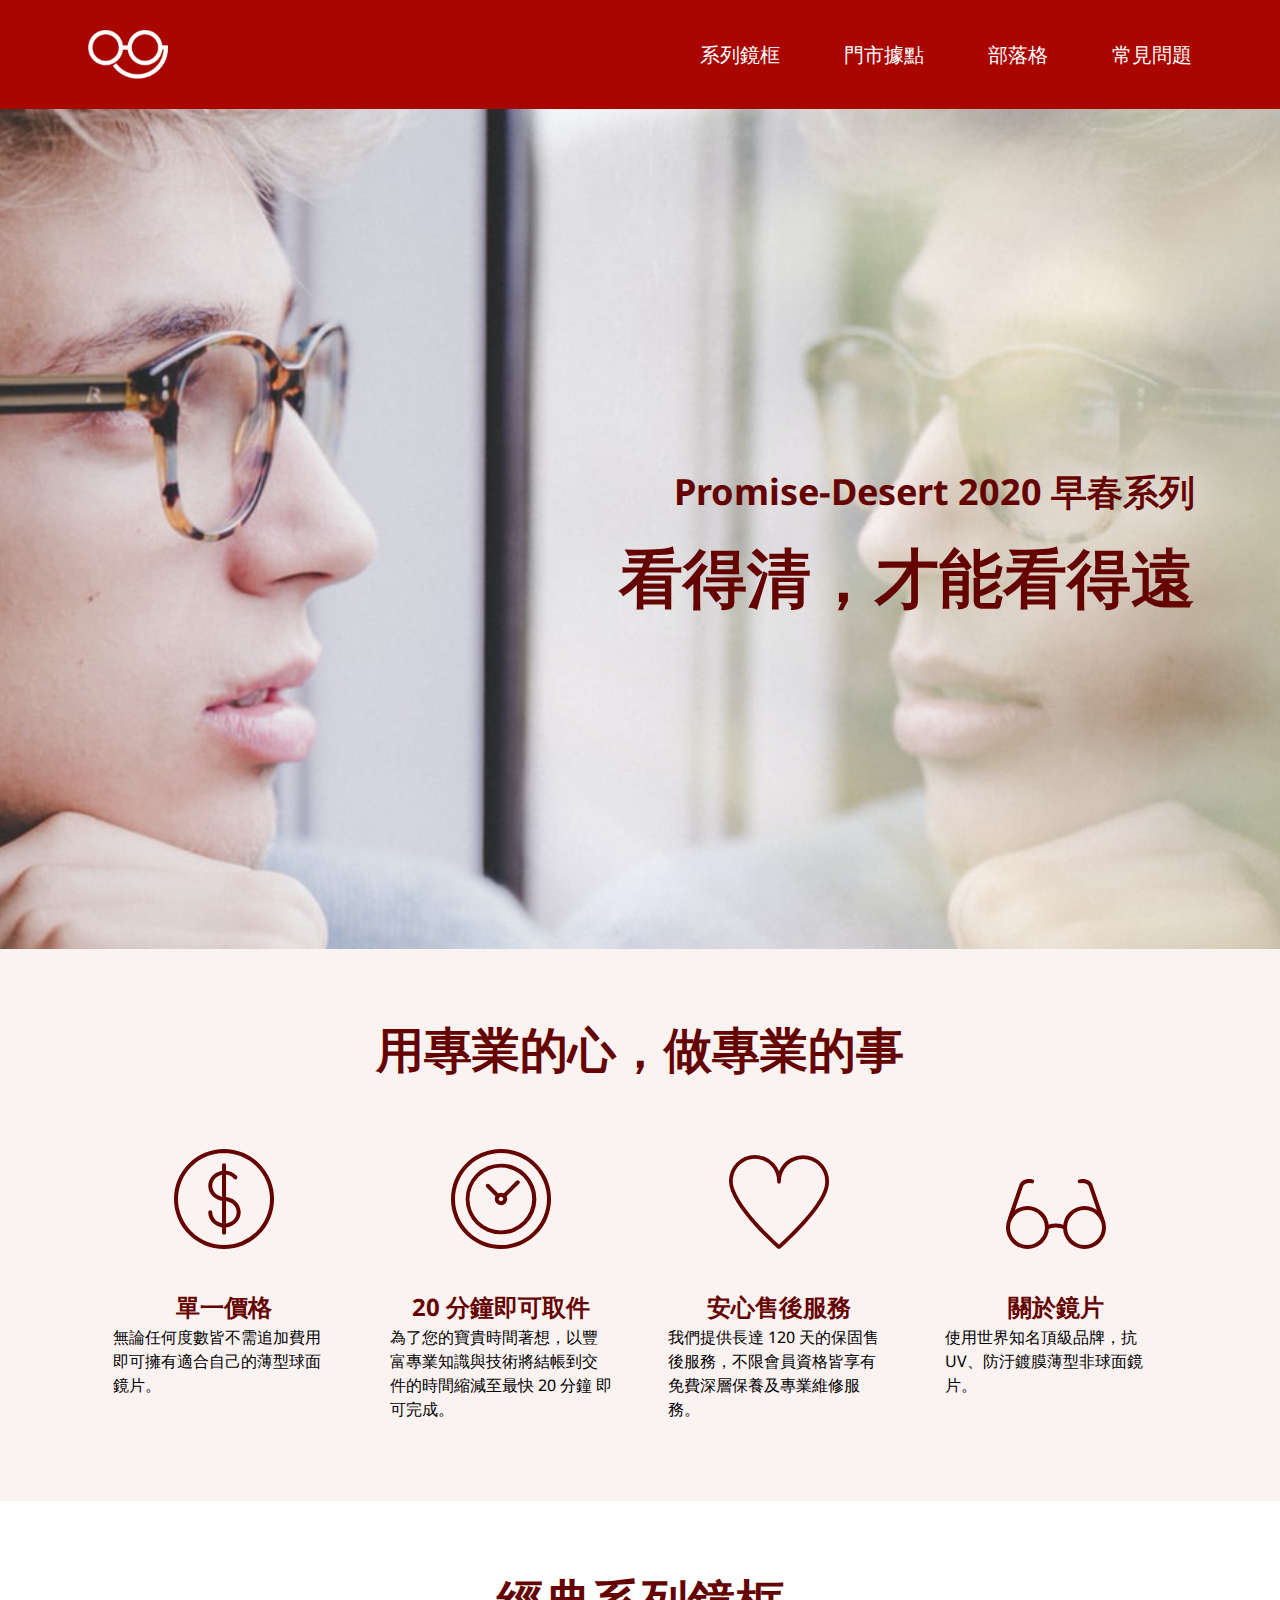
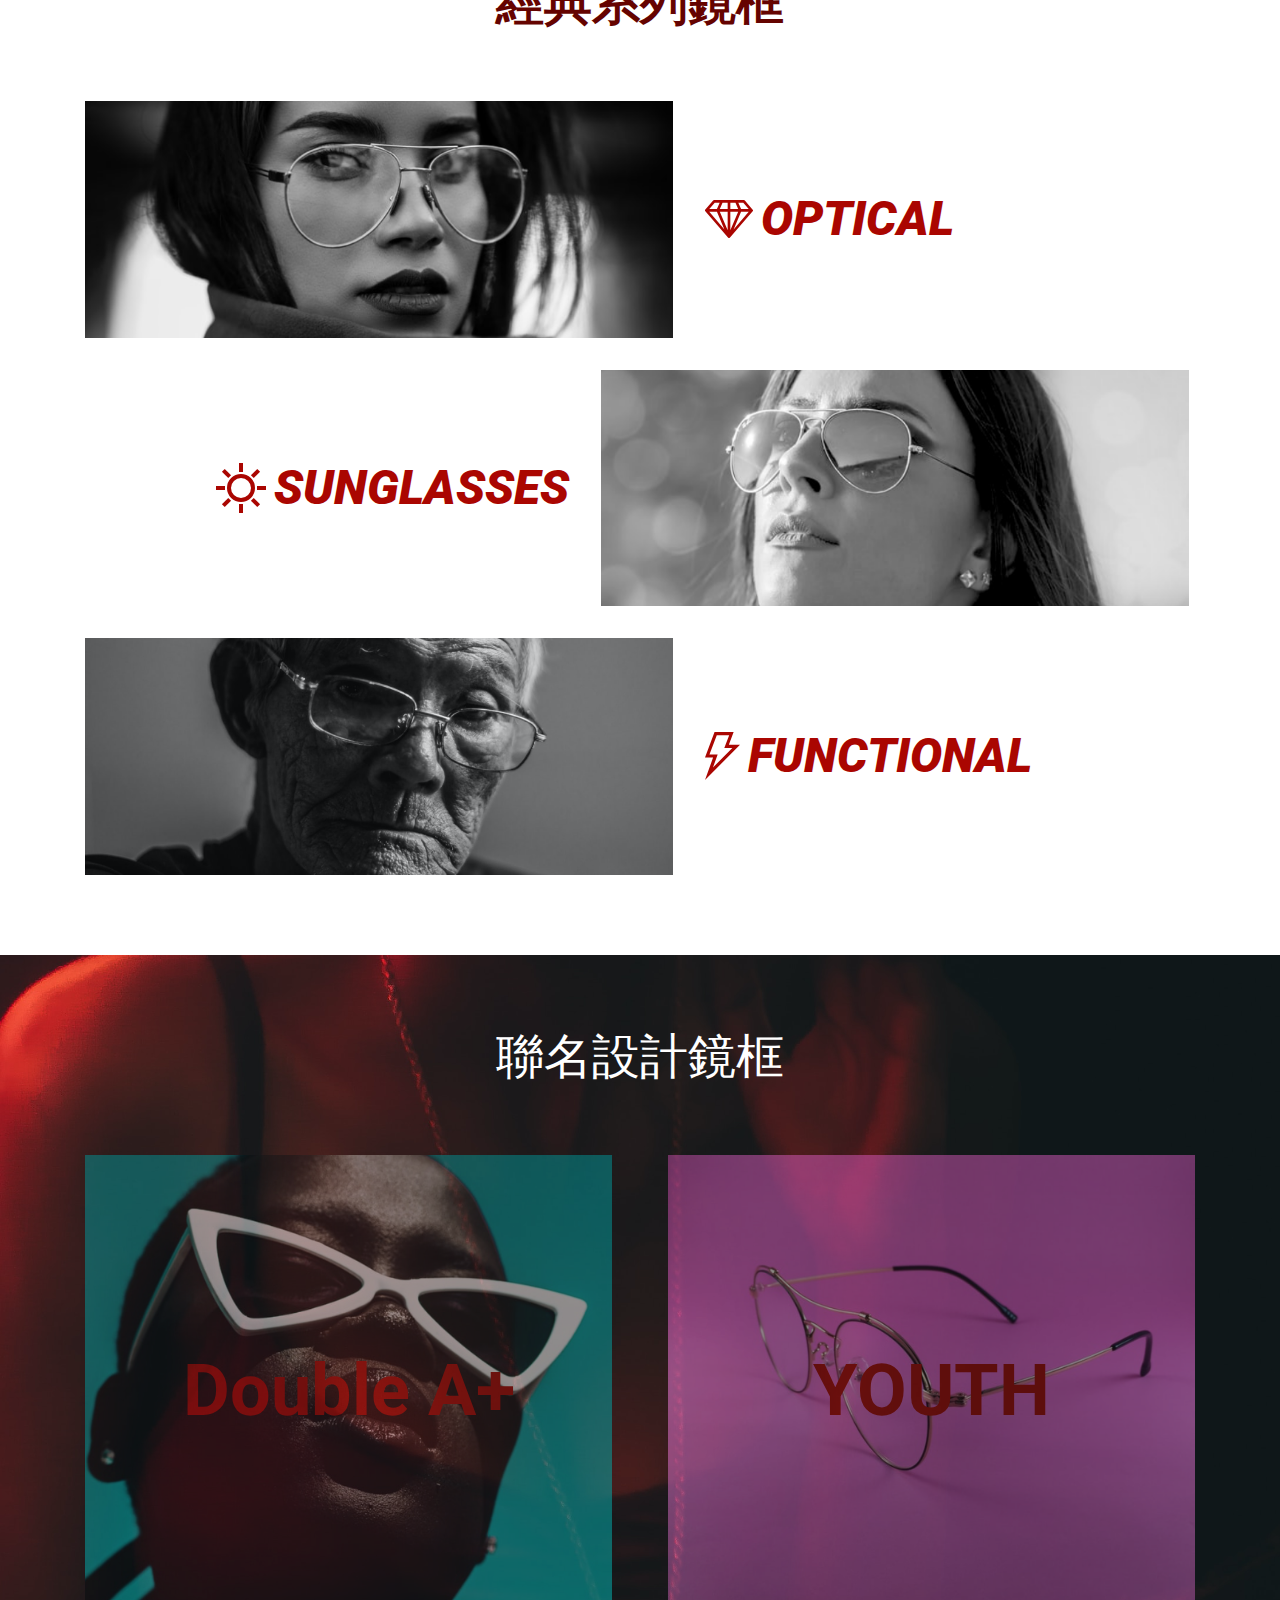
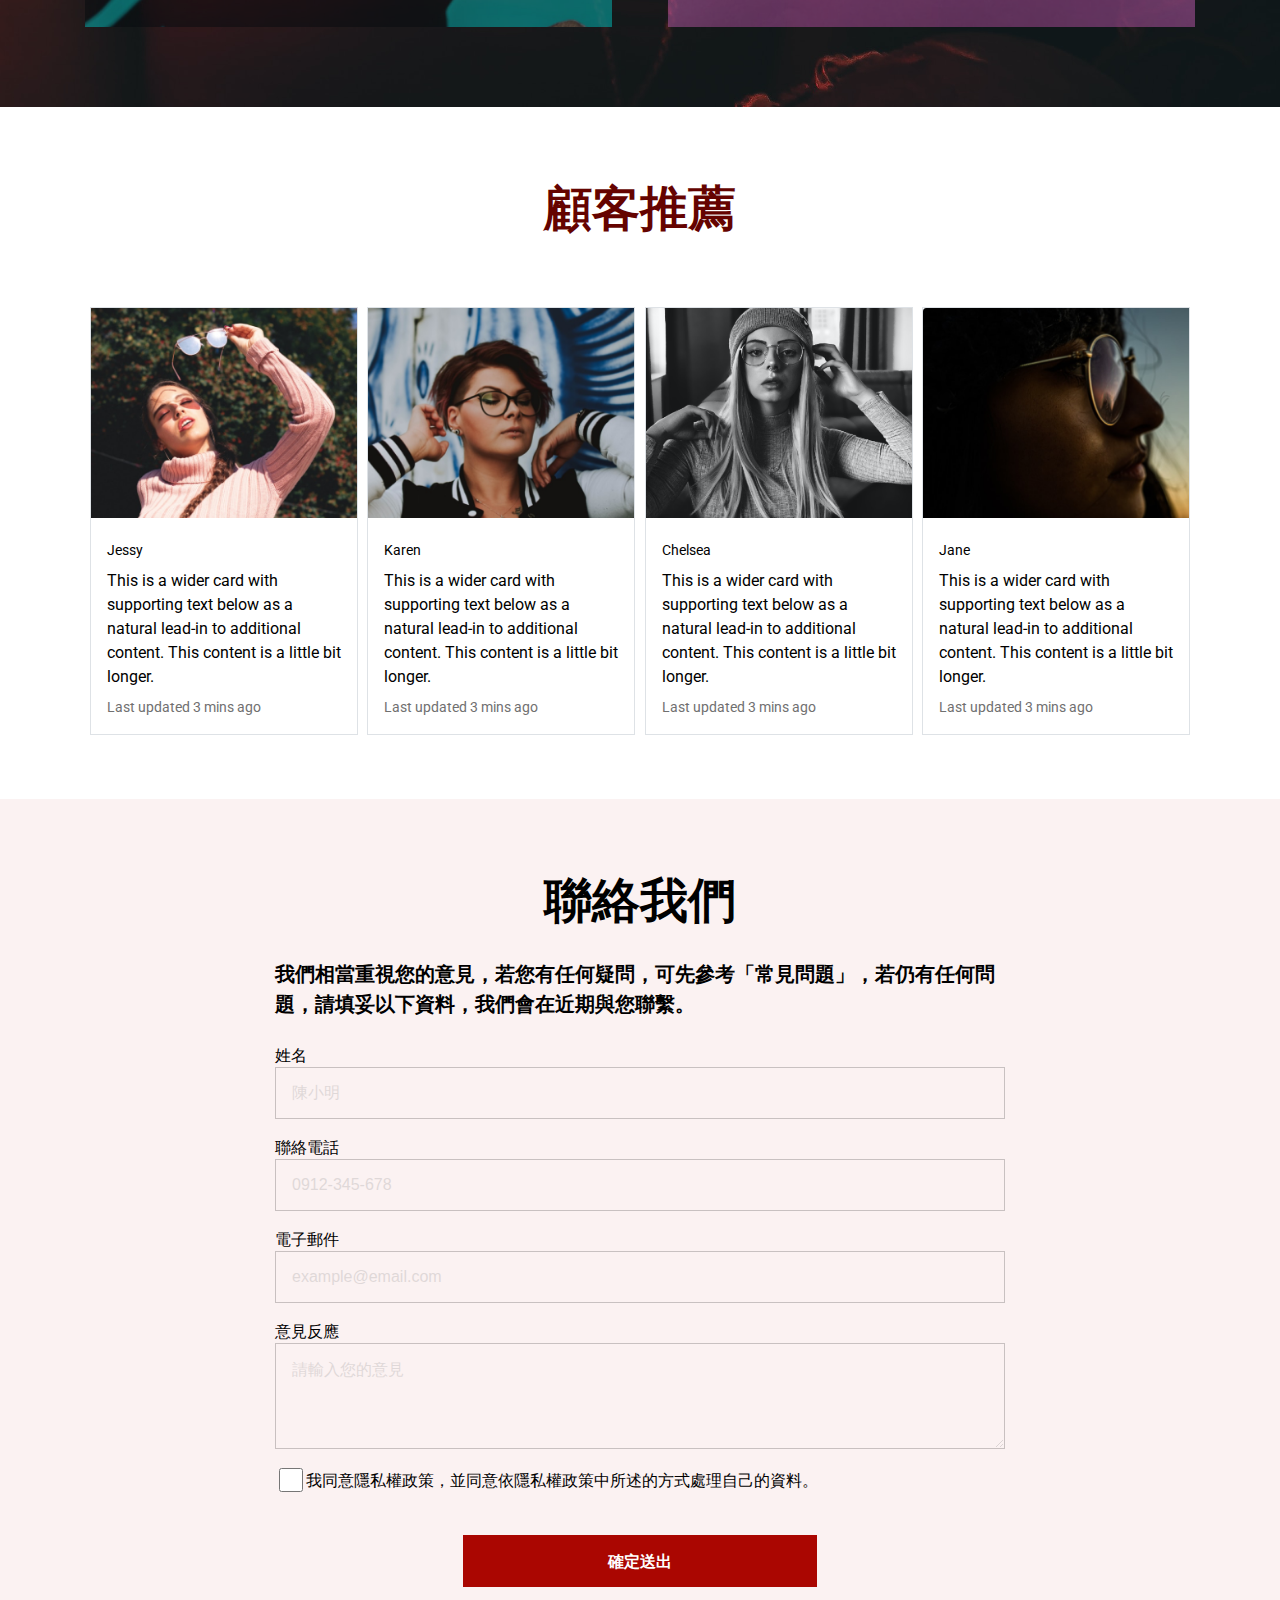
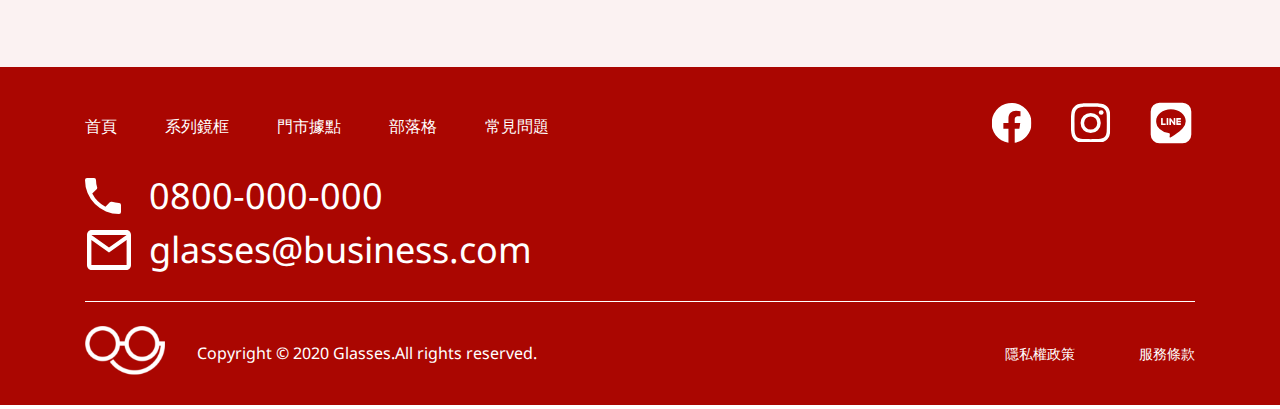
==== index.html @ 07acf11e "edit local html&css" ====
<!DOCTYPE html>
<html lang="en">
<head>
    <meta charset="UTF-8">
    <meta name="viewport" content="width=device-width, initial-scale=1.0">
    <title>CssOnLineClass_ThirdMisson</title>
    <link rel="stylesheet" href="css/all.css">
    <link href="https://fonts.googleapis.com/css2?family=Roboto&display=swap" rel="stylesheet">
    <link href="https://fonts.googleapis.com/css2?family=Noto+Sans&display=swap" rel="stylesheet">
    <script src="js/jquery-3.5.1.js"></script>
</head>
<body>
    <!-------------------- header -------------------->
    <div class="header bg_color_Crimson dp_Flex jc_between ai_center">
        <h1 class="headerLogo">
            <a class="headerLogo_a dp_block" href="index.html">
                <img class="headerLogo_img dp_block " src="images/logo.png"> logo
            </a>
        </h1>
        <ul class="headerMenu dp_Flex ">
            <li class="headerMenuItem mg_right_8 "><a class="fz_20 fc_white " href="Product.html">系列鏡框</a></li>
            <li class="headerMenuItem mg_right_8"><a class="fz_20 fc_white " href="Location.html">門市據點</a></li>
            <li class="headerMenuItem mg_right_8"><a class="fz_20 fc_white " href="Blog.html">部落格</a></li>
            <li class="headerMenuItem"><a class=" fz_20 fc_white" href="FAQ.html ">常見問題</a></li>
        </ul>
    </div>

    <!-------------------- content -------------------->
    <div class="banner ">
        <div class="container fc_darkbrand   ta_right dp_Flex ai_center jc_end h_full">
            <h2 class="containerTittle fz_64 fw_bold">
                <span class="containerContent fz_36">Promise-Desert 2020 早春系列</span>
                <br>
                看得清，才能看得遠</h2>
        </div> 
    </div>
    <div class="servicetcontent bg_color_darkPink">
        <div class="container ta_center pd_top_8 pd_bottom_10">
            <h2 class="servicetcontentTittle fz_48 fc_darkbrand fw_bold mg_bottom_8">用專業的心，做專業的事</h2>
            <ul class="servicetcontentList dp_Flex jc_around ai_baseline">
                <li class="servicetcontentItem dp_Flex fd_colmun  ai_center">
                    <img class="mg_bottom_5 dp_block" src="images/icon-dollar.svg" >
                    <h3 class="fc_darkbrand fw_bold fz_24">單一價格</h3>
                    <p class="ta_left fz_16">無論任何度數皆不需追加費用 即可擁有適合自己的薄型球面鏡片。</p>
                </li>
                <li class="servicetcontentItem  dp_Flex fd_colmun ai_center order_1">
                    <img class="mg_bottom_5 dp_block" src="images/icon-clock.svg" >
                    <h3 class="fc_darkbrand fw_bold fz_24 ">20 分鐘即可取件</h3>
                    <p class="ta_left fz_16">為了您的寶貴時間著想，以豐富專業知識與技術將結帳到交件的時間縮減至最快 20 分鐘 即可完成。</p>
                </li>
                <li class="servicetcontentItem dp_Flex fd_colmun ai_center order_1 ">
                    <img class="mg_bottom_5 " src="images/icon-heart.svg" >
                    <h3 class="fc_darkbrand fw_bold fz_24">安心售後服務</h3>
                    <p class="ta_left fz_16">我們提供長達 120 天的保固售後服務，不限會員資格皆享有免費深層保養及專業維修服務。</p>
                </li>
                <li class="servicetcontentItem dp_Flex fd_colmun ai_center  ai_center ">
                    <img class="mg_bottom_5" src="images/icon-glasses.svg" >
                    <h3 class="fc_darkbrand fw_bold fz_24">關於鏡片</h3>
                    <p class="ta_left fz_16">使用世界知名頂級品牌，抗UV、防汙鍍膜薄型非球面鏡片。</p>
                </li>
            </ul>   
        </div> 
    </div>
    <div class="classification container pd_top_8 pd_bottom_10">
        
        <h2 class="classificationTittle fc_darkbrand fz_48 fw_bold ta_center mg_bottom_8">經典系列鏡框</h2>
        <div class="optical dp_Flex ai_center mg_bottom_4">
            <img class="classificationImg mg_right_4 dp_block" src="images/product-1.png" >
            <a href="#" class="classificationLink dp_Flex ai_center">
                <img class="classificationLinkImg mg_right_1" src="images/icon-diamond.svg">
                <img class="classificationLinkHideImg mg_right_1 dp_none" src="images/icon-diamond-white.svg">
                <p class="fc_darkred fs_italic fz_48 fw_black ff_Roboto">OPTICAL</p>
            </a>
        </div>
        <div class="sunglasses dp_Flex fd_row_reverse ai_center mg_bottom_4 jc_center">
            <img class="classificationImg dp_block " src="images/product-2.png" >
            <a href="#" class="classificationLink  dp_Flex ai_center  jc_end mg_right_4">
                <img class="classificationLinkImg mg_right_1" src="images/icon-sun.svg">
                <img class="classificationLinkHideImg mg_right_1 dp_none" src="images/icon-sun-white.svg">
                <p class="fc_darkred fs_italic fz_48 fw_black ff_Roboto ">SUNGLASSES</p>
            </a>
        </div>
        <div class="functional dp_Flex ai_center">
            <img class="classificationImg mg_right_4" src="images/product-3.png" >
            <a href="#" class="classificationLink dp_Flex ai_center">
                <img class="classificationLinkImg mg_right_1" src="images/icon-thunder.svg">
                <img class="classificationLinkHideImg mg_right_1 dp_none" src="images/icon-thunder-white.svg">
                <p class="fc_darkred fs_italic fz_48 fw_black ff_Roboto">FUNCTIONAL</p>
            </a>
        </div>
       
    </div>
    <div class="co-branding ">
        <div class="container pd_top_8 pd_bottom_10">
            <h2 class="co-brandingTittle fz_48 fc_white ta_center mg_bottom_8">聯名設計鏡框</h2>
            <ul class="co-brandingList dp_Flex jc_between ai_center">
                <li class="DoubleA dp_Flex jc_center ai_center fc_darkred fw_bold fz_72 ff_Roboto">Double A+</li>
                <li class="Youth dp_Flex jc_center ai_center fc_darkred fw_bold fz_72 ff_Roboto">YOUTH</li>
            </ul>
           
        </div> 
    </div>
    <div class="customerfeedback container pd_top_8 pd_bottom_8">
        <h2 class="customerfeedbackTittle fz_48 fc_darkbrand fw_bold ta_center mg_bottom_8">顧客推薦</h2> 
        <ul class="customerfeedbackContent dp_Flex jc_around">
            <li class="feedbackContent b_bottom_1_solid_lightwhite">
                <img class="customerImg " src="images/rec-1.png">
                <div class="ContentBlock pd_2">
                <h3 class="fz_14 ff_Roboto fw_medium mg_bottom_1">Jessy</h3>
                <p class="fz_16 ff_Roboto mg_bottom_1">This is a wider card with supporting text below as a natural lead-in to additional content. This content is a little bit longer.</p>
                <p class="fc_light_gray fz_14 ff_Roboto">Last updated 3 mins ago</p>
                </div>
                
            </li>
            <li class="feedbackContent b_bottom_1_solid_lightwhite">
                <img class="customerImg" src="images/rec-2.png">
                <div class="ContentBlock pd_2">
                <h3 class="fz_14 ff_Roboto fw_medium mg_bottom_1">Karen</h3>
                <p class="fz_16 ff_Roboto mg_bottom_1">This is a wider card with supporting text below as a natural lead-in to additional content. This content is a little bit longer.</p>
                <p class="fc_light_gray fz_14 ff_Roboto">Last updated 3 mins ago</p>
                </div>
            </li>
            <li class="feedbackContent b_bottom_1_solid_lightwhite">
                <img class="customerImg" src="images/rec-3.png">
                <div class="ContentBlock pd_2">
                <h3 class="fz_14 ff_Roboto fw_medium mg_bottom_1">Chelsea</h3>
                <p class="fz_16 ff_Roboto mg_bottom_1">This is a wider card with supporting text below as a natural lead-in to additional content. This content is a little bit longer.</p>
                <p class="fc_light_gray fz_14 ff_Roboto">Last updated 3 mins ago</p>
                </div>
            </li>
            <li class="feedbackContent b_bottom_1_solid_lightwhite">
                <img class="customerImg" src="images/rec-4.png">
                <div class="ContentBlock pd_2">
                <h3 class="fz_14 ff_Roboto fw_medium mg_bottom_1">Jane</h3>
                <p class="fz_16 ff_Roboto mg_bottom_1">This is a wider card with supporting text below as a natural lead-in to additional content. This content is a little bit longer.</p>
                <p class="fc_light_gray fz_14 ff_Roboto">Last updated 3 mins ago</p>
                </div>
            </li>
        </ul>
    </div>
    <div class="contact bg_color_darkPink pd_top_8 pd_bottom_10">
        <div class="container">
            <h2 class="contactTitle fz_48 fw_bold ta_center mg_bottom_3">聯絡我們</h2>
            
            <form class="contactForm fz_16 mg_0a dp_Flex fd_colmun " action="#">
                <p class="contactFormMain mg_bottom_3 fz_20 fw_bold">我們相當重視您的意見，若您有任何疑問，可先參考「常見問題」，若仍有任何問題，請填妥以下資料，我們會在近期與您聯繫。
                </p>
                <label  for="formName">姓名</label>
                <input class="formName   pd_2 bg_transparent fz_16 mg_bottom_2 opacity_02 b_bottom_1_solid_dark" type="text" name="name" id="formName" placeholder="陳小明">

                <label  for="formTel">聯絡電話</label>
                <input class="formTel pd_2 bg_transparent fz_16 mg_bottom_2 opacity_02 b_bottom_1_solid_dark"  type="tel" name="tel" id="formTel" placeholder="0912-345-678">

                <label for="formEmail">電子郵件</label>
                <input class="formEmail pd_2 bg_transparent fz_16 mg_bottom_2 opacity_02 b_bottom_1_solid_dark"  type="email" name="email" id="formEmail" placeholder="example@email.com">
                <label for="formContent">意見反應</label>
                
                <textarea class="formContent pd_2 bg_transparent fz_16 mg_bottom_2 opacity_02 b_bottom_1_solid_dark" rows="4" name="content" id="formContent" placeholder="請輸入您的意見" cols="20"></textarea>
                <div class="check dp_Flex ai_center mg_bottom_5" >
                    <input class="formCheck "  type="checkbox" name="check" id="formCheck">
                    <label for="formCheck">我同意隱私權政策，並同意依隱私權政策中所述的方式處理自己的資料。</label>
                </div>
                <a class="formButton bg_color_Crimson fc_white ta_center fw_bold fz_16 mg_0a  dp_Flex ai_center jc_center" href="#">確定送出</a>
                
            </form>
        </div> 
    </div>

    <!-------------------- footer -------------------->
    <div class="footer bg_color_Crimson fc_white ">
        <div class="container ">
            <div class="footerBlockTop b_bottom_1_solid_white pd_top_4  pd_bottom_3">
                <ul class="footerMenu dp_Flex jc_between ai_center mg_bottom_2">
                    <li>
                        <ul class="footerMenuBlock1 dp_Flex  ">
                            <li class="footerMenuBlock1Item pd_right_6"><a class="footerMenuBlock1Item1Link fc_white fz_16" href="index.html">首頁</a></li>
                            <li class="footerMenuBlock1Item pd_right_6"><a class="footerMenuBlock1Item2Link fc_white fz_16" href="Product.html">系列鏡框</a></li>
                            <li class="footerMenuBlock1Item pd_right_6"><a class="footerMenuBlock1Item3Link fc_white fz_16" href="Location.html">門市據點</a></li>
                            <li class="footerMenuBlock1Item pd_right_6"><a class="footerMenuBlock1Item4Link fc_white fz_16" href="FAQ.html">部落格</a></li>
                            <li class="footerMenuBlock1Item"><a class="footerMenuBlock1Item5Link fc_white fz_16" href="Blog.html">常見問題</a></li>
                        </ul>
                    </li>
                    <li>
                        <ul class="footerMenuBlock2 dp_Flex">
                            <li class="footerMenuBlock2Item pd_right_4"><a class="footerMenuBlock2Item1Link" href="#"><img class="footerMenuBlock2Item1aImg" src="images/icon-fb.svg" alt=""></a></li>
                            <li class="footerMenuBlock2Item pd_right_4"><a class="footerMenuBlock2Item2Link" href="#"><img class="footerMenuBlock2Item2aImg" src="images/icon-ig.svg" alt=""></a></li>
                            <li class="footerMenuBlock2Item "><a class="footerMenuBlock2Item3Link" href="#"><img class="footerMenuBlock2Item3aImg" src="images/icon-line.svg" alt=""></a></li>
                        </ul>
                    </li>
                </ul>
                <ul class="footerMessage ">
                    <li class="footerMessage1 dp_Flex ai_center">
                        <img class="footerPhoneNumberImg mg_right_2" src="images/icon-phone.svg" >
                        <a class="footerPhoneNumber fc_white fz_36" href="tel:+">0800-000-000</a>
                    </li>
                    <li class="footerMessage2 dp_Flex ai_center">
                        <img class="footerEmailAddressImg mg_right_2" src="images/icon-mail.svg" >
                        <a class="footerEmailAddress fc_white fz_36" href="mailto:">glasses@business.com</a>
                    </li>
                </ul>
            </div>
            <div class="footerBlockBottom pd_top_3 pd_bottom_3 dp_Flex jc_between ai_center">
                <ul class="footerTrademark dp_Flex ai_center">
                    <a class="footerTrademarkLink fz_16" href="index.html"><img class="footerTrademarkLogo mg_right_4" src="images/logo.png" ></a>
                    <p class="footerTrademarkInformation fz_16">Copyright © 2020 Glasses.All rights reserved.</p>
                </ul>
                <ul class="footerAnnouncementInformation dp_Flex ">
                    <li class="footerAnnouncementPrivacy mg_right_8"><a class=" fc_white fz_14" href="#">隱私權政策</a> </li>
                    <li class="footerAnnouncementTerms"><a class=" fc_white fz_14" href="#">服務條款</a></li>
                </ul>
                <a class="footerPhoneLogo" href="index.html"><img  src="images/logo.png"></a>
            </div>
        </div>
        
        
       
    </div>
    <script src="js/all.js"></script>
</body>
</html>

<!-- https://xd.adobe.com/view/8b7a73f4-31ab-4b10-a946-00fc87dfd96e-de29/screen/59ebb6ef-aad1-48e2-9908-6f530fc44c16/specs/ -->

<!-- https://dstsidragon.github.io/CssOnLineClass_ThridMisson/ -->
---- css/all.css ----
/* http://meyerweb.com/eric/tools/css/reset/ 
   v2.0 | 20110126
   License: none (public domain)
*/

html, body, div, span, applet, object, iframe,
h1, h2, h3, h4, h5, h6, p, blockquote, pre,
a, abbr, acronym, address, big, cite, code,
del, dfn, em, img, ins, kbd, q, s, samp,
small, strike, strong, sub, sup, tt, var,
b, u, i, center,
dl, dt, dd, ol, ul, li,
fieldset, form, label, legend,
table, caption, tbody, tfoot, thead, tr, th, td,
article, aside, canvas, details, embed, 
figure, figcaption, footer, header, hgroup, 
menu, nav, output, ruby, section, summary,
time, mark, audio, video {
	margin: 0;
	padding: 0;
	border: 0;
	font-size: 100%;
	font: inherit;
	vertical-align: baseline;
}
/* HTML5 display-role reset for older browsers */
article, aside, details, figcaption, figure, 
footer, header, hgroup, menu, nav, section {
	display: block;
}
body {
	line-height: 1;
}
ol, ul {
	list-style: none;
}
blockquote, q {
	quotes: none;
}
blockquote:before, blockquote:after,
q:before, q:after {
	content: '';
	content: none;
}
table {
	border-collapse: collapse;
	border-spacing: 0;
}
/* 響應式設計*/
img{
        max-width:100%;
        height:auto;
}
a{
    text-decoration: none;
}
/*從這行以下開始*/

body{
    font-family: 'Noto Sans';
    line-height: 1.5;
}
/*-------------Layout-------------*/

/*----- header -----*/
.header{
    max-width: 100%;
    padding:30px 88px;
}
.headerLogo{
    width: 80px;
    height: 49px;
    /*圖片取代文字*/
    text-indent:101%;
    overflow: hidden;
    white-space: nowrap;
}
.headerLogo_img{
    width: 80px;
    height: 48.57px;
}

.headerMenuItem a:hover{
    border-bottom: cornflowerblue 10px solid;
    padding-bottom: 30px;
    color:cornflowerblue;
    font-weight: bold;
}


/*----- footer -----*/
.footerPhoneNumberImg{
    padding-right: 12px;
}
.footerPhoneLogo{
    display:none;
}
.footerMenuBlock1Item a:hover{
    border-bottom: cornflowerblue 3px solid;
    padding-bottom: 5px;
    color: cornflowerblue;
    font-weight: bold;
}
.footerPhoneNumber:hover{
    color: cornflowerblue;
}
.footerEmailAddress:hover{
    color: cornflowerblue;
}
.footerAnnouncementPrivacy a:hover{
    color: cornflowerblue;
}
.footerAnnouncementTerms a:hover{
    color: cornflowerblue;
}
/*-------------Index-------------*/
.banner{
    background:url('../images/banner.png') no-repeat center center;
    background-size: cover;
    height: 840px;
    
}
.containerContent{
    font-family:Noto sans,Regular;
}
.servicetcontentList{
    width: 100%;
}
.servicetcontentItem{
    width:20%;
}
.classificationImg{
    width: 53%;
}
.classificationLink{
    width: 43%;
}
.co-branding{
    background: center center url('../images/bg.png');
}
.DoubleA{
    width: 47.5%;
    height: 472px;
    background: center center url('../images/product-8.png');
    opacity: 0.5;
    background-size: cover;
}

.Youth{
    width: 47.5%;
    height: 472px;
    background: center center url('../images/product-9.png');
    opacity: 0.5;
    background-size: cover;
}
.DoubleA:hover,.Youth:hover{
    opacity: 1;
}
.feedbackContent{
    width: 24%;
}
.contactForm{
    width: 730px;
}
.formCheck{
    cursor: pointer;
    width: 24px;
    height: 24px;
}

.formButton{
    width: 354px;
    height: 52px;
    cursor: pointer;
}

/*-------------Product-------------*/
.opticalLinkkImg{
    width: 48px;
}
.opticalLink,.sunglassesLink,.functionalLink{
    border-bottom:10px solid transparent;
} 
.opticalLink:hover,.sunglassesLink:hover,.functionalLink:hover{
    background-color: rgba(240, 222, 222, 0.966); 
    border-bottom:10px solid #AA0601;
    
} 
.sunglassesLinkImg{
    width: 48px;
}
.functionalLinkImg{
    width: 35px;
}
.glassClass{
    max-width: 1386px;
}

.glassClassItem{
    width: 33.333333%;
}
.productBanner div{
    width: 49%;
    height: 309px;
    
}
.productOpticalContentItem{
    width: 24%;
}
.productBannerImg{
    background:center center no-repeat url('../images/banner-1.png');
    background-size: cover;
}
.productBannerImg2{
    background:center center no-repeat url('../images/banner-2.png');
    background-size: cover;
}

.productSunglassesContentItem1 .productSunglassesContentItemImg,.productSunglassesContentItem7 .productSunglassesContentItemImg{
    background:center center no-repeat url('../images/products-4.png');
    background-size: cover;
    height: 164px;
}
.productSunglassesContentItem2 .productSunglassesContentItemImg,.productSunglassesContentItem8 .productSunglassesContentItemImg{
    background:center center no-repeat url('../images/products-3.png');
    background-size: cover;
    height: 164px;
}
.productSunglassesContentItem3 .productSunglassesContentItemImg,.productSunglassesContentItem9 .productSunglassesContentItemImg{
    background:center center no-repeat url('../images/products-2.png');
    background-size: cover;
    height: 164px;
}
.productSunglassesContentItem4 .productSunglassesContentItemImg,.productSunglassesContentItem10 .productSunglassesContentItemImg{
    background:center center no-repeat url('../images/products-6.jpg');
    background-size: cover;
    height: 164px;
}
.productSunglassesContentItem5 .productSunglassesContentItemImg,.productSunglassesContentItem11 .productSunglassesContentItemImg{
    background:center center no-repeat url('../images/products-11.jpg');
    background-size: cover;
    height: 164px;
}
.productSunglassesContentItem6 .productSunglassesContentItemImg,.productSunglassesContentItem12 .productSunglassesContentItemImg{
    background:center center no-repeat url('../images/products-5.jpg');
    background-size: cover;
    height: 164px;
}

.productOpticalContentItemColor1,.productOpticalContentItemColor2{
    width: 24px;
    height: 24px;
    border-radius:20%;
}
.productChangePage{
    width: 368px;
}
.productChangePage li:hover{
    background-color: #000;
}
.productChangePage a:hover{
    color: #fff;
}

.productSunglassesContentItem{
    width: 32%;
}

.productOpticalContentItem1 .productOpticalContentItemImg,.productOpticalContentItem7 .productOpticalContentItemImg{
    background:center center no-repeat url('../images/products-1.png');
    background-size: cover;
    height: 164px;
}
.productOpticalContentItem2 .productOpticalContentItemImg,.productOpticalContentItem8 .productOpticalContentItemImg{
    background:center center no-repeat url('../images/products-7.jpg');
    background-size: cover;
    height: 164px;
}
.productOpticalContentItem3 .productOpticalContentItemImg,.productOpticalContentItem9 .productOpticalContentItemImg{
    background:center center no-repeat url('../images/products-8.jpg');
    background-size: cover;
    height: 164px;
}
.productOpticalContentItem4 .productOpticalContentItemImg,.productOpticalContentItem10 .productOpticalContentItemImg{
    background:center center no-repeat url('../images/products-10.jpg');
    background-size: cover;
    height: 164px;
}
.productOpticalContentItem5 .productOpticalContentItemImg,.productOpticalContentItem11 .productOpticalContentItemImg{
    background:center center no-repeat url('../images/products-9.jpg');
    background-size: cover;
    height: 164px;
}
.productOpticalContentItem6 .productOpticalContentItemImg,.productOpticalContentItem12 .productOpticalContentItemImg{
    background:center center no-repeat url('../images/products-12.jpg');
    background-size: cover;
    height: 164px;
}

.productSunglassesContentItemColor1,.productSunglassesContentItemColor2{
    width: 24px;
    height: 24px;
    border-radius:20%;
}
.productSunglassesContent .productChangePage{
    display:none;
}

/*-------------Location-------------*/
.locationBanner{
    height: 304px;
    background:center center url(../images/qa.png);
}
.locationBannerHeaderIcon{
    width: 40px;
    height: 58px;
}
.locationBannerHeader{
    height: 100%;
}
.locationContentItem{
    width: 32%;
    margin-left: 0.5%;
    margin-right: 0.5%;
}

.locationContentItem1 .locationContentItemImg{
    height: 224px;
    background: center center no-repeat url(../images/locate1.jpeg);
    background-size: cover;
}
.locationContentItem2 .locationContentItemImg{
    height: 224px;
    background: center center no-repeat url(../images/locate2.jpg);
    background-size: cover;
}
.locationContentItem3 .locationContentItemImg{
    height: 224px;
    background: center center no-repeat url(../images/locate3.jpg);
    background-size: cover;
}
.locationContentItem4 .locationContentItemImg{
    height: 224px;
    background: center center no-repeat url(../images/locate4.jpg);
    background-size: cover;
}
.locationContentItem5 .locationContentItemImg{
    height: 224px;
    background: center center no-repeat url(../images/locate5.jpg);
    background-size: cover;
}
.locationContentItemInfo img{
    width: 20px;
    height: 20px;
}
.locationContentItemButton{
    width: 100%;
}
.locationContentItemButton:hover{
    background-color: rgb(25, 167, 192);
}
.locationSelect{
    width: 324px;
    height: 45px;
    border: 1px solid #CED4DA;
}

/*--local2--*/
.locationContent2Item{
    width: 40%;
    margin-left: 0.5%;
    margin-right: 0.5%;
}
.locationContent2Item .locationContentItemImg{
    height: 224px;
    background: center center no-repeat url(../images/locate1.jpeg);
    background-size: cover;

}
.location2Map{
    width: 57%;
    height: 442px;
}
.location2ContentBackup{
    width: 80%;
}


/*-------------FAQ-------------*/

/*-------------Blog-------------*/



/*--------   共用   --------*/

.container{
    max-width: 1110px;
    margin: 0 auto;
    padding-left: 45px;
    padding-right: 45px;
}

/*字型*/
.ff_Roboto{
    font-family: "Roboto", sans-serif;
}
.ff_NotoSans{
    font-family: "Noto Sans", sans-serif;
}
/*字體大小*/
.fz_14{
    font-size: 14px;
}
.fz_16{
    font-size: 16px;
}
.fz_18{
    font-size: 18px;
}
.fz_19{
    font-size: 19px;
}
.fz_20{
    font-size: 20px;
}
.fz_24{
    font-size: 24px;
}
.fz_32{
    font-size: 32px;
}
.fz_36{
    font-size: 36px;
}
.fz_42{
    font-size: 42px;
}
.fz_48{
    font-size: 48px;
}
.fz_64{
    font-size: 64px;
}
.fz_72{
    font-size: 72px;
}
/*透明度*/
.opacity_02{
    opacity: 0.2;
}
/*字體粗度*/
.fw_bold{
    font-weight: bold;
}
.fw_black {
    font-weight: 900;
}
.fw_medium{
    font-weight: 400;
}
.fs_italic{
    font-style:italic;
}
/*字體顏色*/
.fc_white{
    color: #fff;
}
.fc_darkbrand{
    color: #650300;
}
.fc_darkred{
    color: #AA0601;
}
.fc_light_gray{
    color: #707070;
}
.fc_dark{
    color:#000000;
}
.fc_dark{
    color:#555555;
}
.fc_dark_gray{
    color:#495057;
}
/*背景色*/
.bg_color_Crimson{
    background-color: #AA0601;
}
.bg_color_darkPink{
    background-color:#AA06010D;
}
.bg_color_drakBrown{
    background-color: #5F3E2D;
}
.bg_color_darkOrange{
    background-color: #B75929;
}
.bg_color_darkWhite{
    background-color: rgba(240, 222, 222, 0.966);
}
.bg_color_dark{
    background-color:#000000;
}
.bg_color_darkgray{
    background-color:#495057;
}
.bg_transparent{
    background: transparent;

}

/*文字對齊*/
.ta_center{
    text-align: center;
}
.ta_right{
    text-align: right;
}
.ta_left{
    text-align: left;
}

/*內推擠*/
.pd_1{
    padding: 8px;
}
.pd_2{
    padding: 16px;
}
.pd_3{
    padding: 24px;
}
.pd_4{
    padding: 32px;
}
.pd_top_1{
    padding-top:8px;
}
.pd_top_2{
    padding-top: 16px;
}
.pd_top_3{
    padding-top: 24px;
}
.pd_top_4{
    padding-top: 32px;
}
.pd_top_8{
    padding-top: 64px;
}
.pd_top_11{
    padding-top: 88px;
}
.pd_bottom_1{
    padding-bottom: 8px;
}
.pd_bottom_2{
    padding-bottom: 16px;
}
.pd_bottom_3{
    padding-bottom: 24px;
}
.pd_bottom_8{
    padding-bottom: 64px;
}
.pd_bottom_10{
    padding-bottom: 80px;
}
.pd_bottom_20{
    padding-bottom: 160px;
}
.pd_bottom_35{
    padding-bottom: 280px;
}
.pd_left_2{
    padding-left: 16px;
}
.pd_left_3{
    padding-left: 24px;
}
.pd_right_2{
    padding-right: 16px;
}
.pd_right_3{
    padding-right: 24px;
}
.pd_right_4{
    padding-right: 32px;
}
.pd_right_6{
    padding-right: 48px;
}

/*外推擠*/
.mg_right_1{
    margin-right: 8px;
}
.mg_right_2{
    margin-right: 16px;
}
.mg_right_3{
    margin-right: 24px;
}
.mg_right_4{
    margin-right: 32px;
}
.mg_right_8{
    margin-right: 64px;
}
.mg_top_4{
    margin-top: 32px;
}
.mg_bottom_1{
    margin-bottom: 8px;
}
.mg_bottom_2{
    margin-bottom: 16px;
}
.mg_bottom_3{
    margin-bottom: 24px;
}
.mg_bottom_4{
    margin-bottom: 32px;
}
.mg_bottom_5{
    margin-bottom: 40px;
}
.mg_bottom_8{
    margin-bottom: 64px;
}
.mg_bottom_10{
    margin-bottom: 80px;
}
.mg_bottom_13{
    margin-bottom: 104px;
}
.mg_bottom_35{
    margin-bottom: 280px;
}
.mg_0a{
    margin: 0 auto;
}

/*區塊、行內*/
.dp_block{
    display: block;
}
.dp_none{
    display: none;
}
.bx_border{
    box-sizing: border-box;
}
/*Flex*/
.dp_Flex{
    display: flex;
}
.F_wrap{
    flex-wrap: wrap;
}
.fd_colmun{
    flex-direction: column;
}
.fd_row_reverse{
    flex-direction: row-reverse;
}
.jc_center{
    justify-content: center;
}
.jc_between{
    justify-content: space-between;
}
.jc_around{
    justify-content: space-around;
}
.jc_end{
    justify-content:flex-end;
}
.ai_center{
    align-items: center;
}
.ai_baseline{
    align-items: baseline;
}
.ai_end{
    align-items: flex-end;
}
/*高度*/
.h_full{
    height: 100%;
}
/*寬度*/
.w_full{
    width: 100%;
}
/*邊線*/
.b_bottom_1_solid_white{
    border-bottom: 1px solid #FFFFFF;
}
.b_bottom_1_solid_lightwhite{
    border: 1px solid #DEE2E6;

}
.b_bottom_1_solid_dark{
    border: 1px solid #000000;

}
.b_bottom_1_solid_lightgray{
    border: 1px solid #DCDCDC;
}
.b_bottom_1_solid_gray{
    border: 1px solid #555555;
}
.b_bottom_1_solid_darkgray{
    border: 1px solid #00000020;
}

.active{ 
    border-bottom:10px solid #AA0601;
}
   

/*-------------------- RWD --------------------*/

/*---- 992~768 Pad----*/
@media(max-width: 992px) {
/*----- header -----*/
.header{
    padding:30px 39px;
}
/*----- footer -----*/
.footerMenuBlock2 img{
    width: 24px;
}
.footerPhoneNumberImg{
    width: 18px;
    padding-right: 10px;
}
.footerPhoneNumber{
    font-size: 20px;
}
.footerEmailAddressImg{
    width: 28px;
}
.footerEmailAddress{
    font-size: 20px;
}
.footerTrademarkLink{
    display: none;
}
.footerAnnouncementPrivacy{
    margin-right: 24px;
}
/*--------   共用   --------*/

.container{
    max-width: 768px;
    padding-left: 39px;
    padding-right: 39px;
}

/*-------------Index-------------*/
.banner{
    background:url('../images/banner-sm.png') no-repeat center center;
    background-size: cover;
}
.containerTittle{
    font-size:48px;
}
.containerContent{
    font-size: 20px;
}
.servicetcontent .container{
    padding-top: 40px;
    padding-bottom: 64px;
}
.servicetcontentTittle{
    font-size: 32px;
}
.servicetcontentList{
    flex-wrap: wrap;
}
.servicetcontentItem{
    width: 40%;
    margin-bottom: 40px;
}
.order_1{
    order: -1;
}
.servicetcontentItem img{
    margin-bottom: 16px;
}
.servicetcontentItem h3{
    font-size: 20px;
    margin-bottom: 8px;
}
.servicetcontentItem p{
    font-size: 16px;
}
    
.classification{
    padding-top: 40px;
    padding-bottom: 40px;
}
.classificationTittle{
    font-size: 32px;
    margin-bottom: 32px;
}
.classificationLink img{
    width: 32px;
}
.classificationLink p{
    font-size: 28px;
}
.optical{
    margin-bottom: 8px;
}
.sunglasses{
    flex-direction:row;
    margin-bottom: 8px;
}
.sunglasses a{
    justify-content: start;
}
.sunglasses .classificationImg{
    margin-right: 32px;
}
.functional a img{
    width: 23px;
    height: 32px;
}
.co-branding{
    background: center center no-repeat url('../images/bg.png');
    background-size: cover;
}
.co-branding .container{
    
    padding-top: 40px;
    padding-bottom: 40px;
}
.co-brandingTittle {
    margin-bottom: 32px;
    font-size: 32px;
}
.DoubleA{
    font-size: 32px;
    height: 280px;
   
}
.Youth{
    font-size: 32px;
    height: 280px;
}
.customerfeedbackTittle{
    font-size: 32px;
    margin-bottom: 32px;
}
.customerfeedbackContent{
    flex-wrap: wrap;
}
.customerfeedback{
    padding-top: 40px;
    padding-bottom: 12px;
}
.feedbackContent{
    width: 42%;
    margin-bottom: 28px;
}
.contact{
    padding-top: 40px;
    padding-bottom: 40px;
}
.contactForm{
    width: 450px;
    font-size: 14px;
}
.contactTitle{
    font-size: 32px;
    margin-bottom: 16px;
}
.contactFormMain{
    font-size: 16px;
}
.formName,.formTel,.formEmail,.formContent{
    padding: 8px;
    font-size: 14px;
}
.formCheck{
    width: 17px;
    height: 17px;
}
.check{
    align-items: initial;
}

.formButton{
    width: 350px;
    height: 54px;
}

/*-------------Product-------------*/

/*-------------Location-------------*/

/*-------------FAQ-------------*/

/*-------------Blog-------------*/

}

/*---- 767~414 Phone----*/
@media(max-width: 767px) {
/*----- header -----*/
.header{
    padding: 0;
    flex-wrap:wrap;
    text-align: center;
    justify-content: center;
}
.headerLogo{
    width: 100%; 
    padding: 10px 0;
}   

.headerLogo_img{
    margin: 0 auto;
}
.headerMenu{
    flex-wrap:wrap;
    width: 100%;
    justify-content: space-around;
}
.headerMenuItem a{
    display: block;
}
.headerMenuItem a:hover{
    border:none;
    padding-bottom: 0;
    color: cornflowerblue;
}

.headerMenuItem{
    padding:8px 0;
    width: 49.5%;
    margin-right: 0;
    border: 1px solid #ffffff;
}
/*----- footer -----*/
.footerMenuBlock1{
    display: none;
}
.footerMenu{
    display: block;
}
.footerBlockTop{
    display: flex;
    flex-direction: row-reverse;
}
.footerTrademarkInformation{
    font-size: 14px;
}
.footerBlockBottom{
    flex-wrap: wrap;
    align-items: flex-end;
}
.footerAnnouncementInformation{
    display: block;
}
.footerPhoneLogo{
    display: block;
    width: 46px;
    
}
/*--------   共用   --------*/

.container{
    max-width: 375px;
    padding-left: 15px;
    padding-right: 15px;
}

/*-------------Index-------------*/
.banner{
    height: 394px;
}
.containerTittle{
    font-size:32px;
}
.containerContent{
    font-size: 16px;
}
.servicetcontentTittle{
    font-size: 24px;
    margin-bottom: 20px;
}
.servicetcontentItem{
    width: 65%;
}

.servicetcontent .container{
    padding-top: 32px;
    padding-bottom: 12px;
}
.servicetcontentItem img{
    width: 80px;
}
.classification{
    padding-top: 32px;
    padding-bottom: 24px;
}
.classificationTittle{
    font-size: 20px;
    margin-bottom: 20px;
}
.classificationLink{
    position: absolute;
    top: 53px;
    left: 95px;
}
.classificationLinkImg{
    display: none;
}
.classificationLinkHideImg{
    display: block;
}
.classificationLink p{
    color: #FFF;
}
.classificationImg{
    width: 100%;
}
.optical,.sunglasses,
.functional{
    position: relative;
}
.sunglasses .classificationImg{
    margin-right: 0;
}

.co-branding .container{
    padding-bottom: 16px;
    padding-top: 32px;
}
.co-brandingTittle {
    margin-bottom: 20px;
    font-size: 28px;
}
.co-brandingList{
    flex-wrap: wrap;
}
.DoubleA{
    width: 100%;
    height: 284px;
    margin-bottom: 16px;
}
.Youth{
    width: 100%;
    height: 284px;
    margin-bottom: 16px;
    
}
.customerfeedback{
    padding-top: 32px;
    padding-bottom: 16px;
}
.customerfeedbackTittle{
    font-size: 20px;
    margin-bottom: 20px;
}
.feedbackContent{
    width: 85%;
    margin-bottom: 16px;
}
.contact{
    padding-top: 32px;
    padding-bottom: 32px;
}
.contactForm{
    width: 345px;
}

.contactTitle{
    font-size: 20px;
    margin-bottom: 20px;
}


.formButton{
    width: 165px;
    height: 36px;
}

/*-------------Product-------------*/

/*-------------Location-------------*/

/*-------------FAQ-------------*/

/*-------------Blog-------------*/

}



/*---- 320 Phone----*/
@media(max-width: 320px) {
    /*----- header -----*/

.headerMenuItem a:hover{
    border:none;
    padding-bottom: 0;
    color: cornflowerblue;
}

.headerMenuItem{
    width: 49.3%;
}
/*----- footer -----*/


.footerBlockTop{
    flex-direction:column;
}
.footerMenuBlock2{
    width:100%;
    justify-content: space-around;
}
.footerMenuBlock2 img{
    width: 60px;
    padding: 5px;
    border: 1px solid #ffffff;
}

.footerTrademarkInformation,.footerAnnouncementInformation a{
    font-size: 20px;
    text-align: center;
}
.footerAnnouncementInformation{
    margin: 0 auto;
    
}
.footerAnnouncementInformation li{
    
    text-align: center;
}
.footerAnnouncementPrivacy{
    margin-right: 0;
}

.footerPhoneLogo{
    display: none;
    
}
.footerTrademark{
    display: block;
}
.footerTrademarkLink{
    display: block;
    text-align: center;
}
/*--------   共用   --------*/

.container{
    max-width: 370px;
    padding-left: 15px;
    padding-right: 15px;
}
}
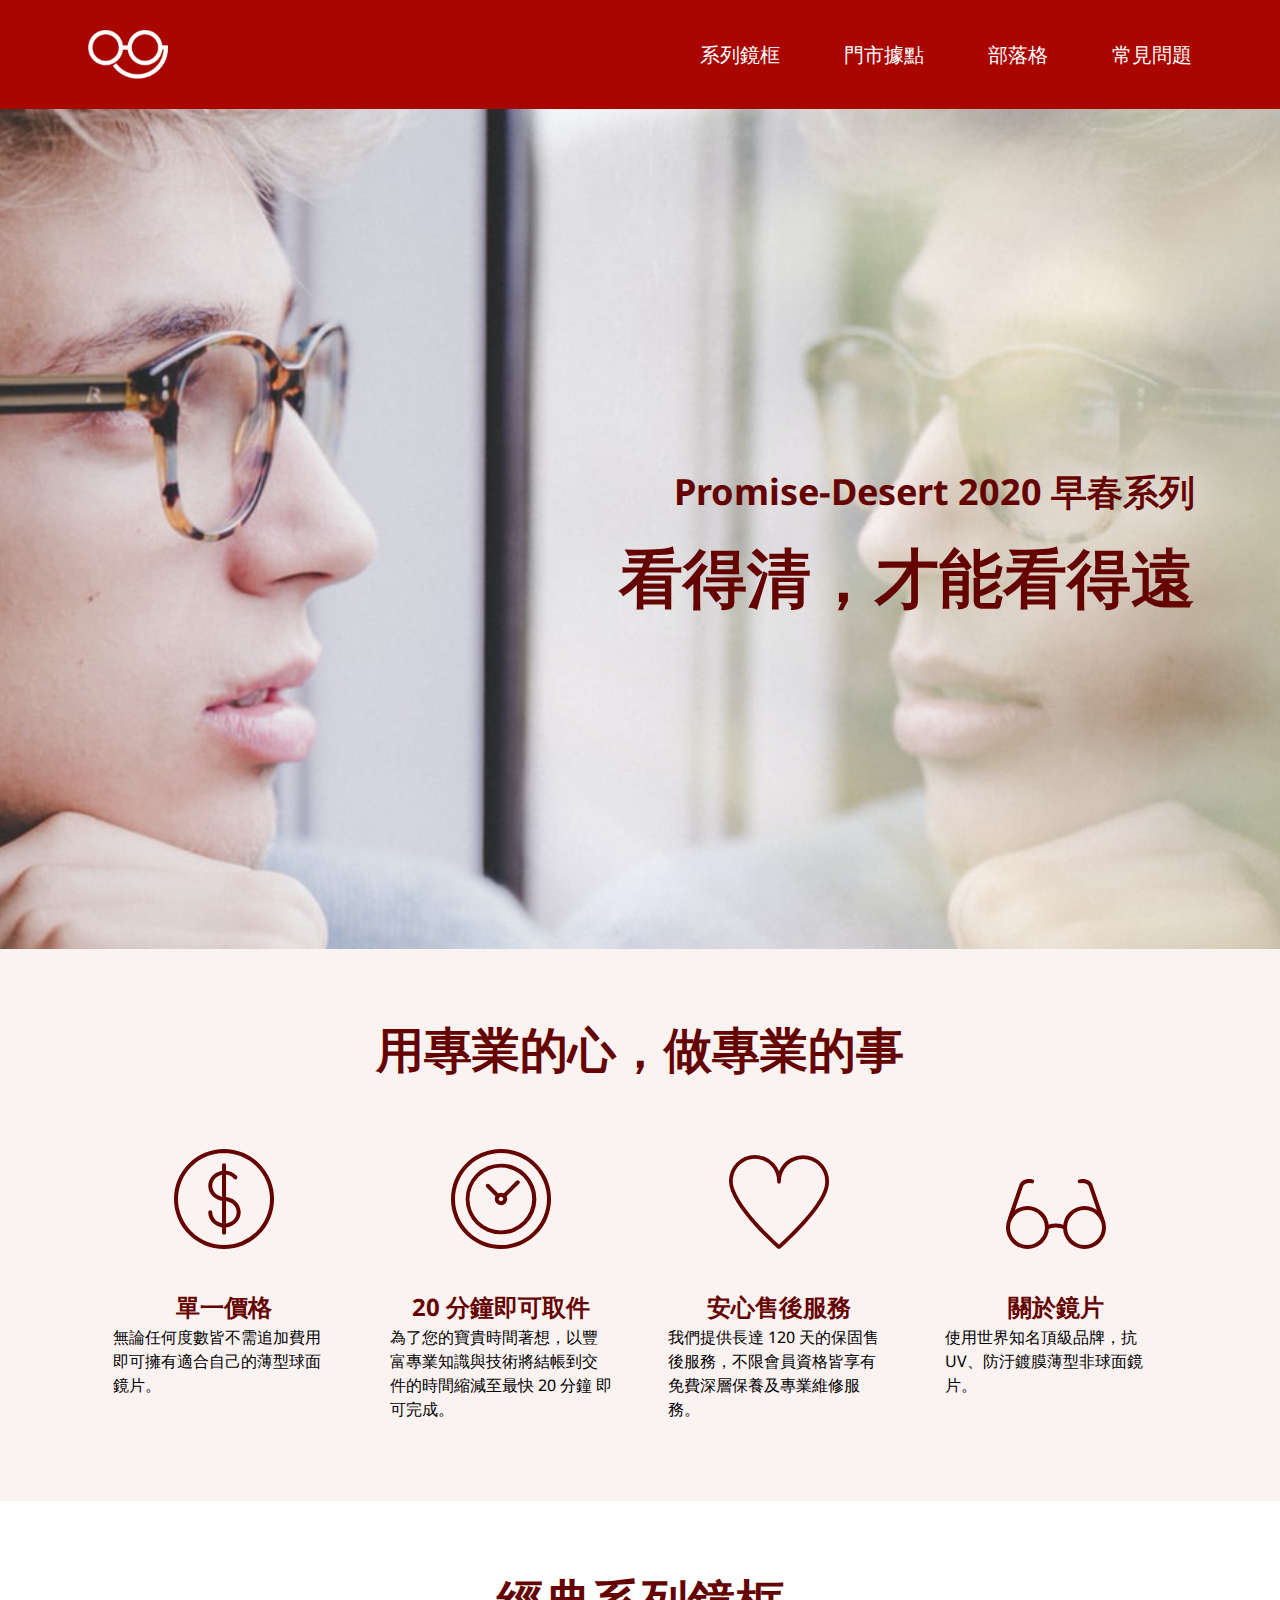
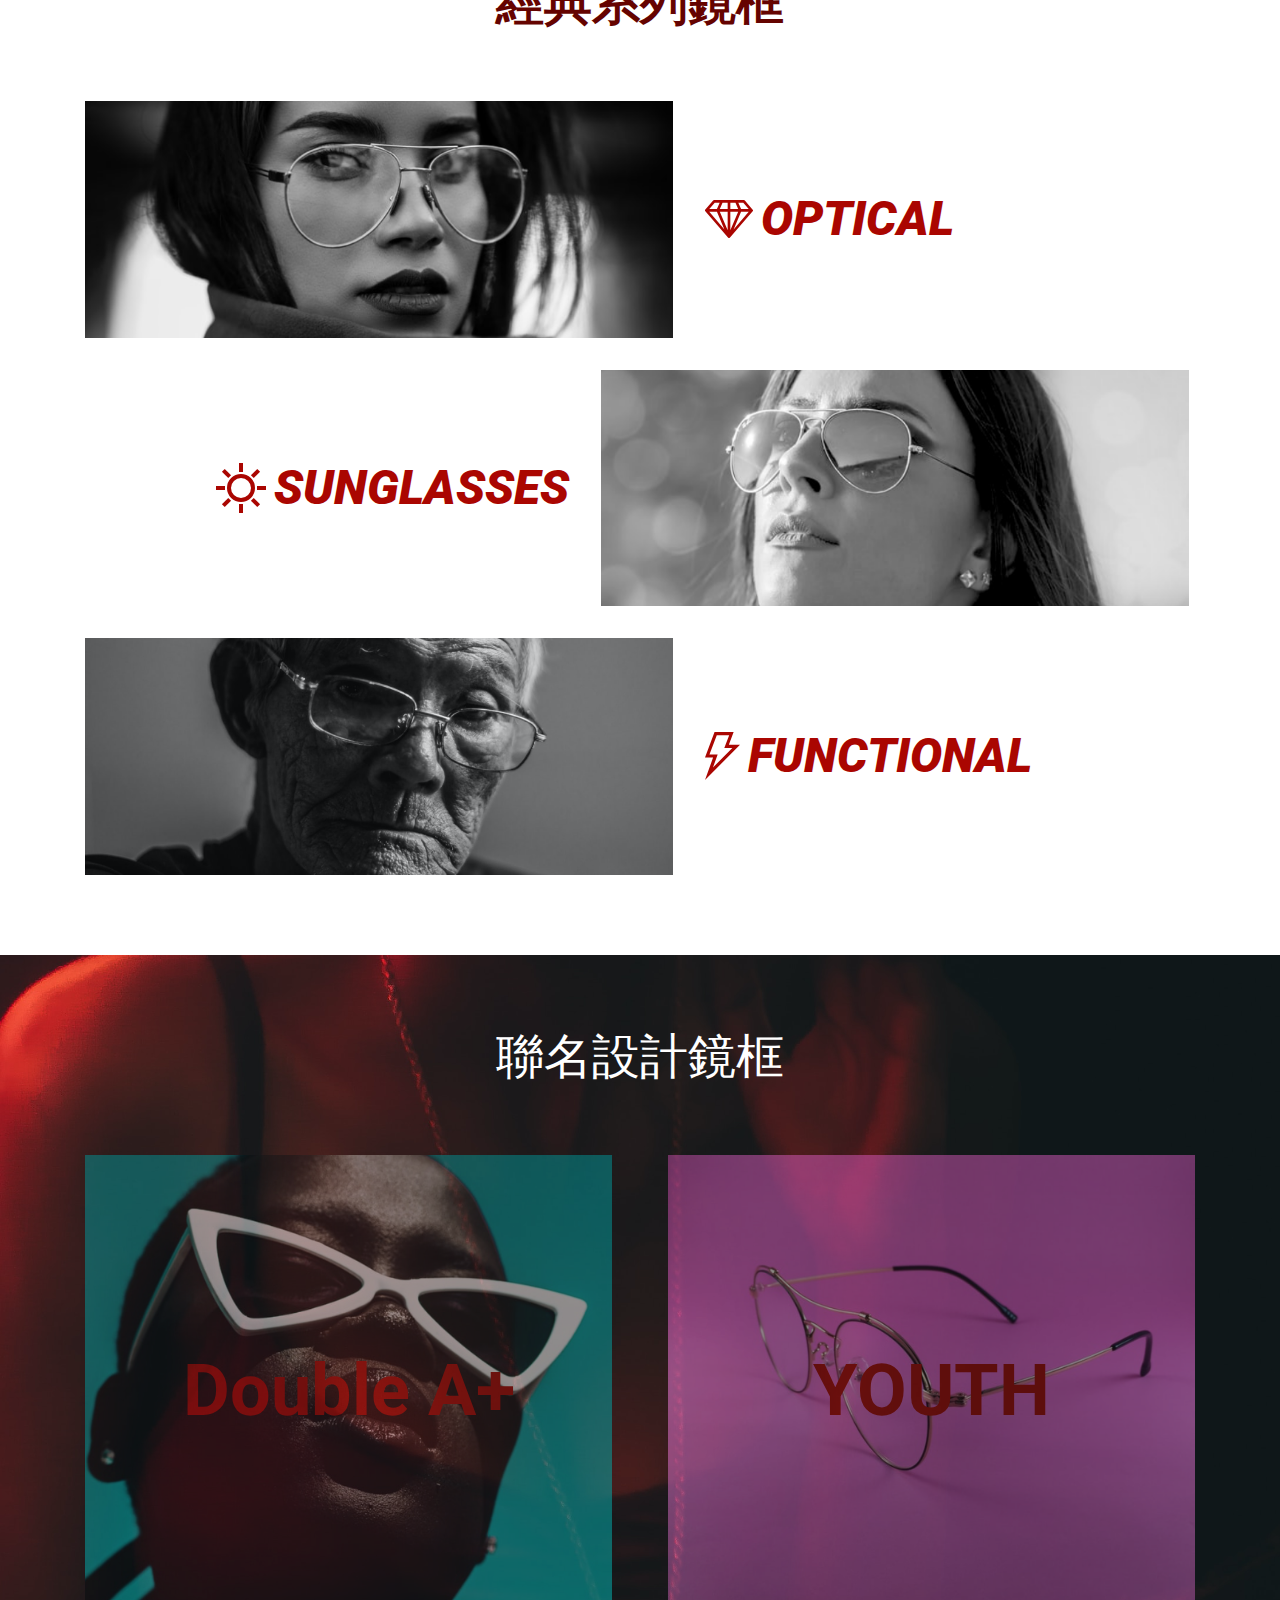
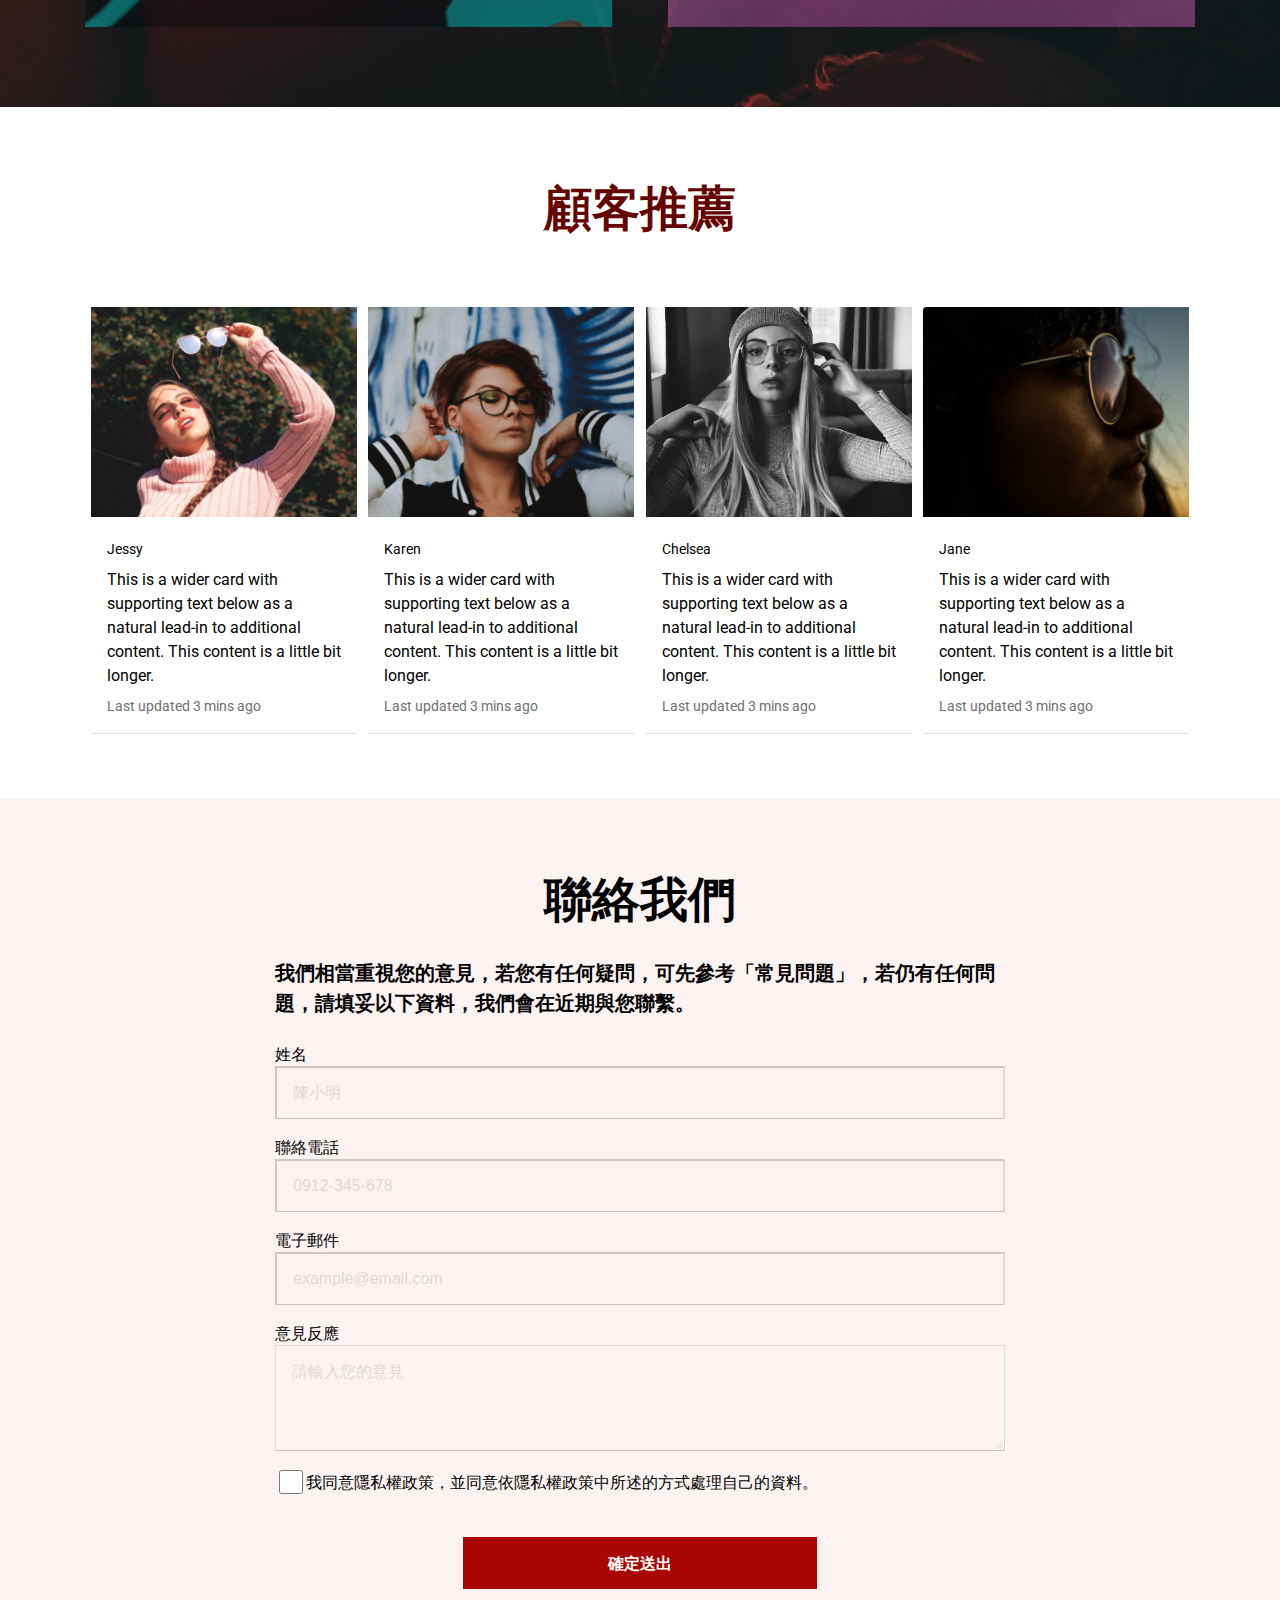
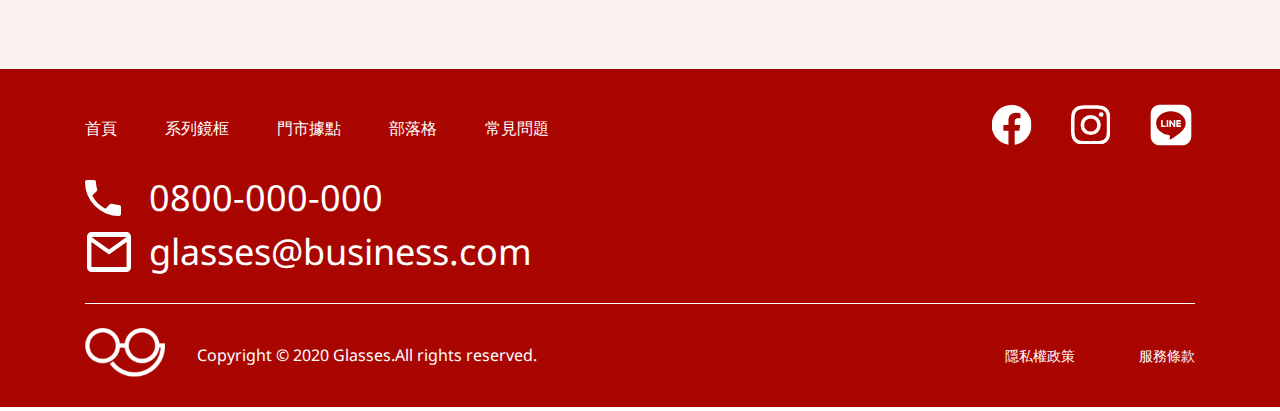
==== commit 39d3b448: "edit blog js" ====
--- a/index.html
+++ b/index.html
@@ -20,7 +20,7 @@
         <ul class="headerMenu dp_Flex ">
             <li class="headerMenuItem mg_right_8 "><a class="fz_20 fc_white " href="Product.html">系列鏡框</a></li>
             <li class="headerMenuItem mg_right_8"><a class="fz_20 fc_white " href="Location.html">門市據點</a></li>
-            <li class="headerMenuItem mg_right_8"><a class="fz_20 fc_white " href="Blog.html">部落格</a></li>
+            <li class=" headerMenuItem mg_right_8"><a class="blogLink fz_20 fc_white "  href="Blog.html">部落格</a></li>
             <li class="headerMenuItem"><a class=" fz_20 fc_white" href="FAQ.html ">常見問題</a></li>
         </ul>
     </div>
--- a/css/all.css
+++ b/css/all.css
@@ -387,10 +387,106 @@
 
 
 /*-------------FAQ-------------*/
-
+.faqBanner{
+    height: 304px;
+    background:center center url(../images/qa.png);
+}
+.faqBannerHeaderIcon{
+    width: 58px;
+    height: 58px;
+}
+.faqBannerHeader{
+    height: 100%;
+}
+.faqContentItemContent{
+    width: 900px;
+}
+.blogMenu a:hover{
+    outline: 1px solid rgb(25, 167, 192);
+}
 /*-------------Blog-------------*/
-
-
+.blogContentItem{
+    height: 400px;
+}
+.blogContentItemImg1{
+    width: 50%;
+    height: 100%;
+    background: center center no-repeat url(../images/blog-1.png);
+    background-size: cover;
+}
+.blogContentItemImg2{
+    width: 50%;
+    height: 100%;
+    background: center center no-repeat url(../images/blog-2.png);
+    background-size: cover;
+}
+.blogContentItemImg3{
+    width: 50%;
+    height: 100%;
+    background: center center no-repeat url(../images/blog-3.png);
+    background-size: cover;
+}
+.blogContentItemImg4{
+    width: 50%;
+    height: 100%;
+    background: center center no-repeat url(../images/blog-4.png);
+    background-size: cover;
+}
+.blogContentItemImg5{
+    width: 50%;
+    height: 100%;
+    background: center center no-repeat url(../images/blog-5.png);
+    background-size: cover;
+}
+.blogContentItemContent{
+    width: 49%;
+}
+
+.blogChangePage{
+    width: 368px;
+}
+.blogChangePage li:hover{
+    background-color: #000;
+}
+.blogChangePage a:hover{
+    color: #fff;
+}
+
+/*--blog2--*/
+
+
+.blog2SideBar{
+    width: 22%;
+}
+.blog2Main{
+    width: 75%;
+}
+.blog2MainTittle2Img1{
+    background: center center no-repeat url(../images/blog-1.png);
+    background-size: cover;
+    height: 539px;
+}
+.blog2MainTittle2Img2{
+    background: center center no-repeat url(../images/blog-6.png);
+    background-size: cover;
+    height: 472px;
+}
+.blog2MainTittle2Img3{
+    background: center center no-repeat url(../images/blog-7.png);
+    background-size: cover;
+    height: 472px;
+}
+.blog2MainTittle2Img4{
+    background: center center no-repeat url(../images/blog-10.jpg);
+    background-size: cover;
+    height: 472px;
+}
+.blog2MainChangePageLast img{
+    width: 24px;
+}
+.blog2SideBarTagList{
+    width: 100%;
+}
 
 /*--------   共用   --------*/
 
@@ -400,7 +496,9 @@
     padding-left: 45px;
     padding-right: 45px;
 }
-
+.mg_0a{
+    margin: 0 auto;
+}
 /*字型*/
 .ff_Roboto{
     font-family: "Roboto", sans-serif;
@@ -427,6 +525,9 @@
 .fz_24{
     font-size: 24px;
 }
+.fz_28{
+    font-size: 28px;
+}
 .fz_32{
     font-size: 32px;
 }
@@ -478,11 +579,17 @@
 .fc_dark{
     color:#000000;
 }
-.fc_dark{
+.fc_dark_gray_2{
     color:#555555;
 }
 .fc_dark_gray{
     color:#495057;
+}
+.fc_light_gray_2{
+    color:#6C6C6C;
+}
+.fc_light_gray_3{
+    color:#0A0A0A;
 }
 /*背景色*/
 .bg_color_Crimson{
@@ -506,6 +613,9 @@
 .bg_color_darkgray{
     background-color:#495057;
 }
+.bg_color_darkred{
+    background-color:#650300;
+}
 .bg_transparent{
     background: transparent;
 
@@ -522,6 +632,7 @@
     text-align: left;
 }
 
+
 /*內推擠*/
 .pd_1{
     padding: 8px;
@@ -547,9 +658,15 @@
 .pd_top_4{
     padding-top: 32px;
 }
+.pd_top_5{
+    padding-top: 40px;
+}
 .pd_top_8{
     padding-top: 64px;
 }
+.pd_top_10{
+    padding-top: 80px;
+}
 .pd_top_11{
     padding-top: 88px;
 }
@@ -570,6 +687,9 @@
 }
 .pd_bottom_20{
     padding-bottom: 160px;
+}
+.pd_bottom_33{
+    padding-bottom: 264px;
 }
 .pd_bottom_35{
     padding-bottom: 280px;
@@ -606,9 +726,15 @@
 .mg_right_4{
     margin-right: 32px;
 }
+.mg_right_6{
+    margin-right: 48px;
+}
 .mg_right_8{
     margin-right: 64px;
 }
+.mg_left_1{
+    margin-left: 8px;
+}
 .mg_top_4{
     margin-top: 32px;
 }
@@ -636,13 +762,49 @@
 .mg_bottom_13{
     margin-bottom: 104px;
 }
+.mg_bottom_21{
+    margin-bottom: 168px;
+}
 .mg_bottom_35{
     margin-bottom: 280px;
 }
-.mg_0a{
-    margin: 0 auto;
-}
-
+
+
+
+/*Flex*/
+.dp_Flex{
+    display: flex;
+}
+.F_wrap{
+    flex-wrap: wrap;
+}
+.fd_colmun{
+    flex-direction: column;
+}
+.fd_row_reverse{
+    flex-direction: row-reverse;
+}
+.jc_center{
+    justify-content: center;
+}
+.jc_between{
+    justify-content: space-between;
+}
+.jc_around{
+    justify-content: space-around;
+}
+.jc_end{
+    justify-content:flex-end;
+}
+.ai_center{
+    align-items: center;
+}
+.ai_baseline{
+    align-items: baseline;
+}
+.ai_end{
+    align-items: flex-end;
+}
 /*區塊、行內*/
 .dp_block{
     display: block;
@@ -653,40 +815,6 @@
 .bx_border{
     box-sizing: border-box;
 }
-/*Flex*/
-.dp_Flex{
-    display: flex;
-}
-.F_wrap{
-    flex-wrap: wrap;
-}
-.fd_colmun{
-    flex-direction: column;
-}
-.fd_row_reverse{
-    flex-direction: row-reverse;
-}
-.jc_center{
-    justify-content: center;
-}
-.jc_between{
-    justify-content: space-between;
-}
-.jc_around{
-    justify-content: space-around;
-}
-.jc_end{
-    justify-content:flex-end;
-}
-.ai_center{
-    align-items: center;
-}
-.ai_baseline{
-    align-items: baseline;
-}
-.ai_end{
-    align-items: flex-end;
-}
 /*高度*/
 .h_full{
     height: 100%;
@@ -696,25 +824,42 @@
     width: 100%;
 }
 /*邊線*/
+.b_1_solid_lightwhite{
+    border: 1px solid #DEE2E6;
+
+}
+.b_1_solid_dark{
+    border: 1px solid #000000;
+
+}
+.b_1_solid_lightgray{
+    border: 1px solid #DCDCDC;
+}
+.b_1_solid_gray{
+    border: 1px solid #555555;
+}
+.b_1_solid_darkgray{
+    border: 1px solid #00000020;
+}
 .b_bottom_1_solid_white{
     border-bottom: 1px solid #FFFFFF;
 }
 .b_bottom_1_solid_lightwhite{
-    border: 1px solid #DEE2E6;
+    border-bottom: 1px solid #DEE2E6;
 
 }
 .b_bottom_1_solid_dark{
-    border: 1px solid #000000;
+    border-bottom: 1px solid #000000;
 
 }
 .b_bottom_1_solid_lightgray{
-    border: 1px solid #DCDCDC;
+    border-bottom: 1px solid #DCDCDC;
 }
 .b_bottom_1_solid_gray{
-    border: 1px solid #555555;
+    border-bottom: 1px solid #555555;
 }
 .b_bottom_1_solid_darkgray{
-    border: 1px solid #00000020;
+    border-bottom: 1px solid #00000020;
 }
 
 .active{ 
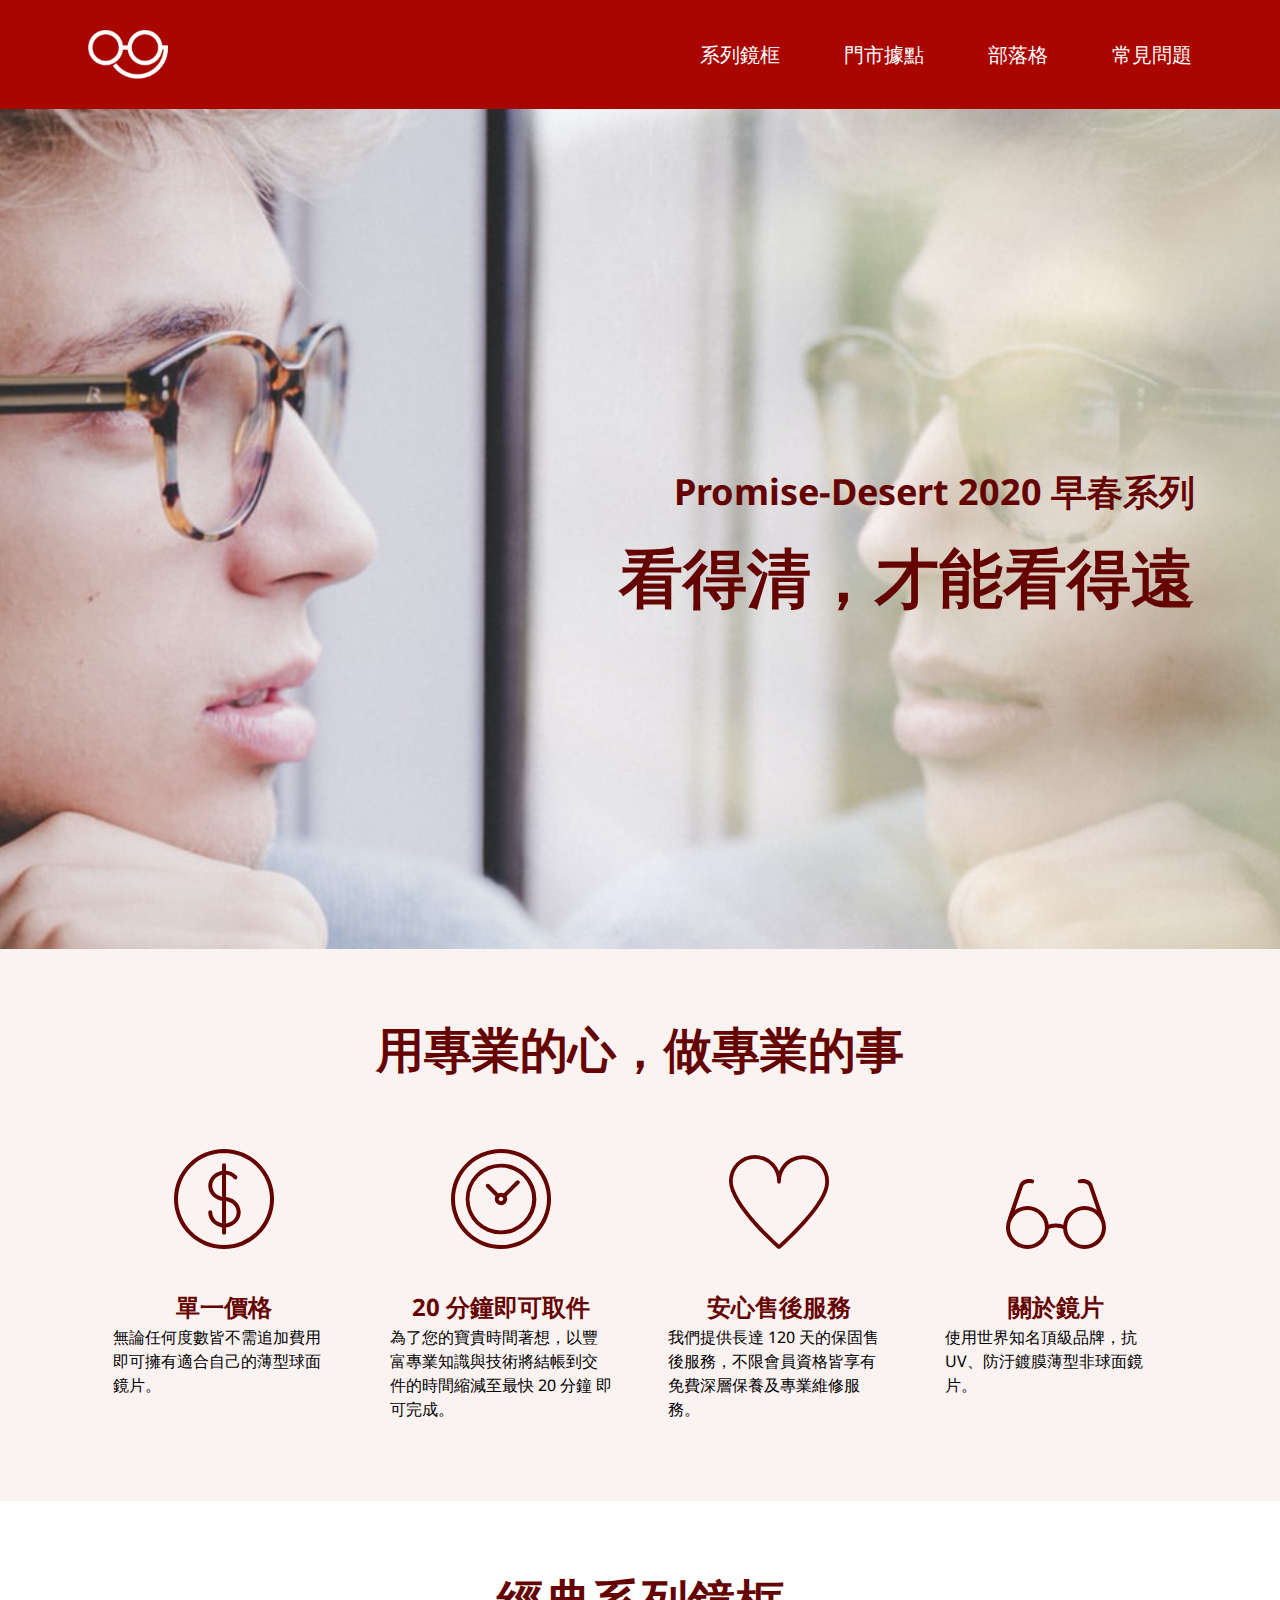
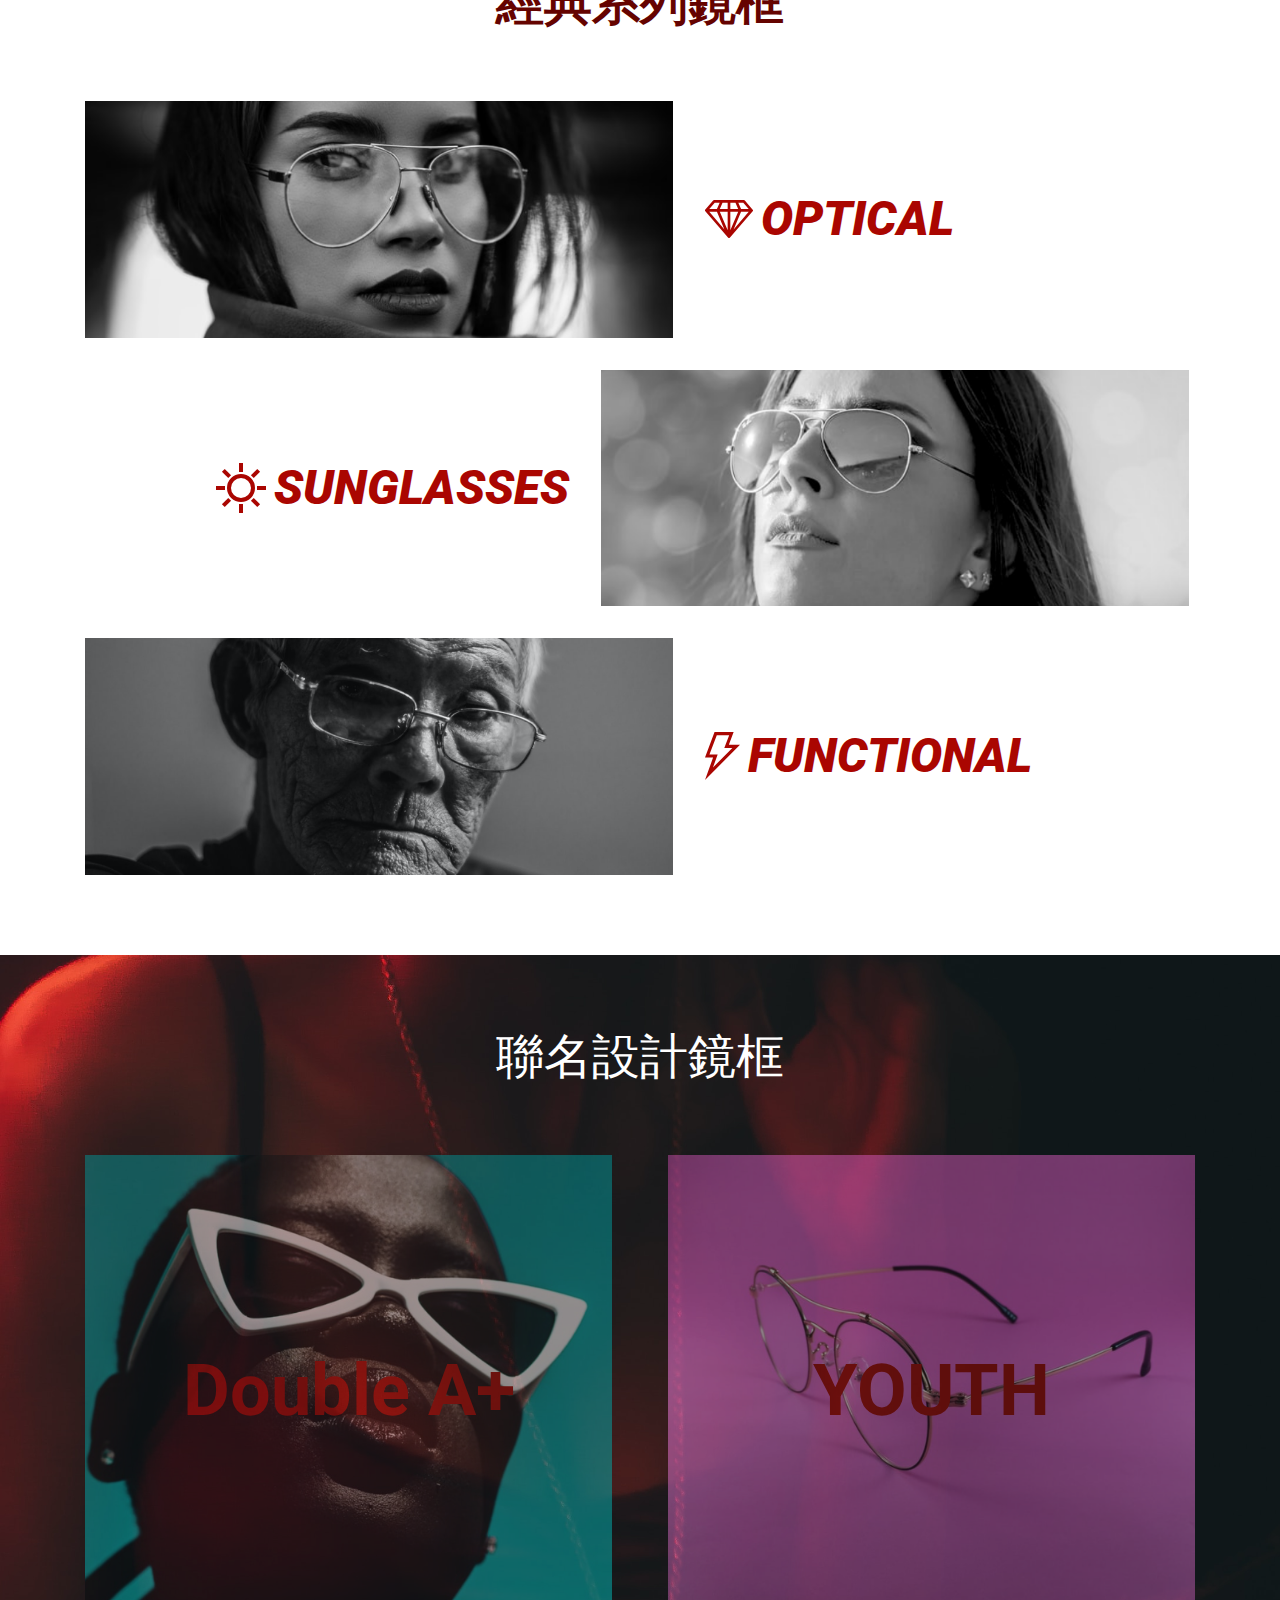
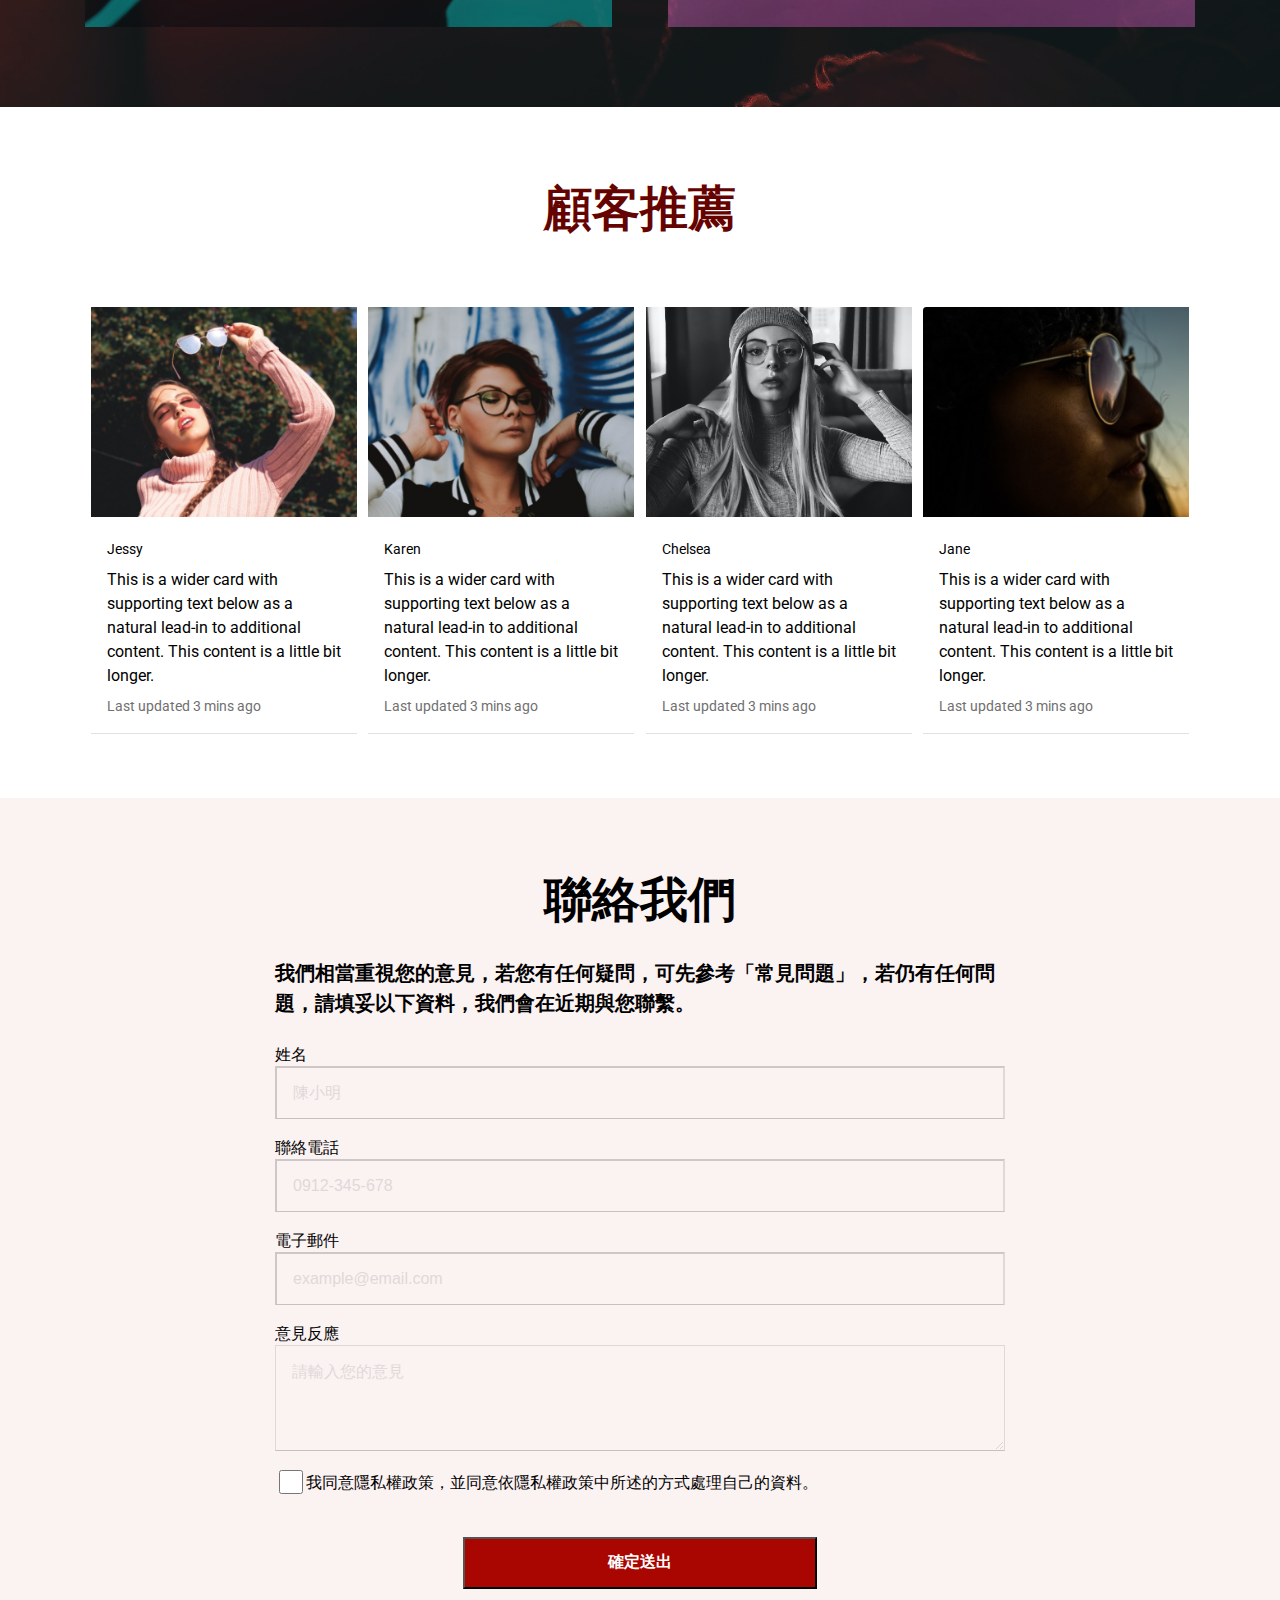
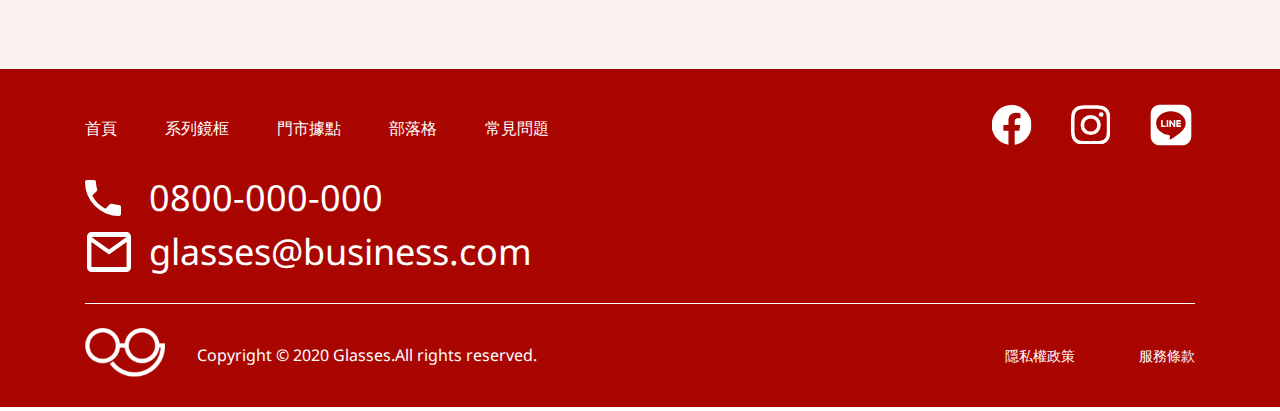
==== commit 391534fd: "edit index form" ====
--- a/index.html
+++ b/index.html
@@ -37,28 +37,30 @@
     <div class="servicetcontent bg_color_darkPink">
         <div class="container ta_center pd_top_8 pd_bottom_10">
             <h2 class="servicetcontentTittle fz_48 fc_darkbrand fw_bold mg_bottom_8">用專業的心，做專業的事</h2>
-            <ul class="servicetcontentList dp_Flex jc_around ai_baseline">
-                <li class="servicetcontentItem dp_Flex fd_colmun  ai_center">
-                    <img class="mg_bottom_5 dp_block" src="images/icon-dollar.svg" >
-                    <h3 class="fc_darkbrand fw_bold fz_24">單一價格</h3>
-                    <p class="ta_left fz_16">無論任何度數皆不需追加費用 即可擁有適合自己的薄型球面鏡片。</p>
-                </li>
-                <li class="servicetcontentItem  dp_Flex fd_colmun ai_center order_1">
-                    <img class="mg_bottom_5 dp_block" src="images/icon-clock.svg" >
-                    <h3 class="fc_darkbrand fw_bold fz_24 ">20 分鐘即可取件</h3>
-                    <p class="ta_left fz_16">為了您的寶貴時間著想，以豐富專業知識與技術將結帳到交件的時間縮減至最快 20 分鐘 即可完成。</p>
-                </li>
-                <li class="servicetcontentItem dp_Flex fd_colmun ai_center order_1 ">
-                    <img class="mg_bottom_5 " src="images/icon-heart.svg" >
-                    <h3 class="fc_darkbrand fw_bold fz_24">安心售後服務</h3>
-                    <p class="ta_left fz_16">我們提供長達 120 天的保固售後服務，不限會員資格皆享有免費深層保養及專業維修服務。</p>
-                </li>
-                <li class="servicetcontentItem dp_Flex fd_colmun ai_center  ai_center ">
-                    <img class="mg_bottom_5" src="images/icon-glasses.svg" >
-                    <h3 class="fc_darkbrand fw_bold fz_24">關於鏡片</h3>
-                    <p class="ta_left fz_16">使用世界知名頂級品牌，抗UV、防汙鍍膜薄型非球面鏡片。</p>
-                </li>
-            </ul>   
+            <div class="scroll">
+                <ul class="servicetcontentList dp_Flex jc_around ai_baseline">
+                    <li class="servicetcontentItem dp_Flex fd_colmun  ai_center">
+                        <img class="servicetcontentImg mg_bottom_5 dp_block" src="images/icon-dollar.svg" >
+                        <h3 class="fc_darkbrand fw_bold fz_24">單一價格</h3>
+                        <p class="servicetcontentWord ta_left fz_16">無論任何度數皆不需追加費用 即可擁有適合自己的薄型球面鏡片。</p>
+                    </li>
+                    <li class="servicetcontentItem  dp_Flex fd_colmun ai_center order_1">
+                        <img class="servicetcontentImg mg_bottom_5 dp_block" src="images/icon-clock.svg" >
+                        <h3 class="fc_darkbrand fw_bold fz_24 ">20 分鐘即可取件</h3>
+                        <p class="servicetcontentWord ta_left fz_16">為了您的寶貴時間著想，以豐富專業知識與技術將結帳到交件的時間縮減至最快 20 分鐘 即可完成。</p>
+                    </li>
+                    <li class="servicetcontentItem dp_Flex fd_colmun ai_center order_1 ">
+                        <img class="servicetcontentImg mg_bottom_5 " src="images/icon-heart.svg" >
+                        <h3 class="fc_darkbrand fw_bold fz_24">安心售後服務</h3>
+                        <p class="servicetcontentWord ta_left fz_16">我們提供長達 120 天的保固售後服務，不限會員資格皆享有免費深層保養及專業維修服務。</p>
+                    </li>
+                    <li class="servicetcontentItem dp_Flex fd_colmun ai_center  ai_center ">
+                        <img class="servicetcontentImg mg_bottom_5" src="images/icon-glasses.svg" >
+                        <h3 class="fc_darkbrand fw_bold fz_24">關於鏡片</h3>
+                        <p class="servicetcontentWord ta_left fz_16">使用世界知名頂級品牌，抗UV、防汙鍍膜薄型非球面鏡片。</p>
+                    </li>
+                </ul>   
+            </div>
         </div> 
     </div>
     <div class="classification container pd_top_8 pd_bottom_10">
@@ -69,7 +71,7 @@
             <a href="#" class="classificationLink dp_Flex ai_center">
                 <img class="classificationLinkImg mg_right_1" src="images/icon-diamond.svg">
                 <img class="classificationLinkHideImg mg_right_1 dp_none" src="images/icon-diamond-white.svg">
-                <p class="fc_darkred fs_italic fz_48 fw_black ff_Roboto">OPTICAL</p>
+                <p class="classificationLinkWord fc_darkred fs_italic fz_48 fw_black ff_Roboto">OPTICAL</p>
             </a>
         </div>
         <div class="sunglasses dp_Flex fd_row_reverse ai_center mg_bottom_4 jc_center">
@@ -77,7 +79,7 @@
             <a href="#" class="classificationLink  dp_Flex ai_center  jc_end mg_right_4">
                 <img class="classificationLinkImg mg_right_1" src="images/icon-sun.svg">
                 <img class="classificationLinkHideImg mg_right_1 dp_none" src="images/icon-sun-white.svg">
-                <p class="fc_darkred fs_italic fz_48 fw_black ff_Roboto ">SUNGLASSES</p>
+                <p class="classificationLinkWord fc_darkred fs_italic fz_48 fw_black ff_Roboto ">SUNGLASSES</p>
             </a>
         </div>
         <div class="functional dp_Flex ai_center">
@@ -85,7 +87,7 @@
             <a href="#" class="classificationLink dp_Flex ai_center">
                 <img class="classificationLinkImg mg_right_1" src="images/icon-thunder.svg">
                 <img class="classificationLinkHideImg mg_right_1 dp_none" src="images/icon-thunder-white.svg">
-                <p class="fc_darkred fs_italic fz_48 fw_black ff_Roboto">FUNCTIONAL</p>
+                <p class="classificationLinkWord fc_darkred fs_italic fz_48 fw_black ff_Roboto">FUNCTIONAL</p>
             </a>
         </div>
        
@@ -102,47 +104,50 @@
     </div>
     <div class="customerfeedback container pd_top_8 pd_bottom_8">
         <h2 class="customerfeedbackTittle fz_48 fc_darkbrand fw_bold ta_center mg_bottom_8">顧客推薦</h2> 
-        <ul class="customerfeedbackContent dp_Flex jc_around">
-            <li class="feedbackContent b_bottom_1_solid_lightwhite">
-                <img class="customerImg " src="images/rec-1.png">
-                <div class="ContentBlock pd_2">
-                <h3 class="fz_14 ff_Roboto fw_medium mg_bottom_1">Jessy</h3>
-                <p class="fz_16 ff_Roboto mg_bottom_1">This is a wider card with supporting text below as a natural lead-in to additional content. This content is a little bit longer.</p>
-                <p class="fc_light_gray fz_14 ff_Roboto">Last updated 3 mins ago</p>
-                </div>
-                
-            </li>
-            <li class="feedbackContent b_bottom_1_solid_lightwhite">
-                <img class="customerImg" src="images/rec-2.png">
-                <div class="ContentBlock pd_2">
-                <h3 class="fz_14 ff_Roboto fw_medium mg_bottom_1">Karen</h3>
-                <p class="fz_16 ff_Roboto mg_bottom_1">This is a wider card with supporting text below as a natural lead-in to additional content. This content is a little bit longer.</p>
-                <p class="fc_light_gray fz_14 ff_Roboto">Last updated 3 mins ago</p>
-                </div>
-            </li>
-            <li class="feedbackContent b_bottom_1_solid_lightwhite">
-                <img class="customerImg" src="images/rec-3.png">
-                <div class="ContentBlock pd_2">
-                <h3 class="fz_14 ff_Roboto fw_medium mg_bottom_1">Chelsea</h3>
-                <p class="fz_16 ff_Roboto mg_bottom_1">This is a wider card with supporting text below as a natural lead-in to additional content. This content is a little bit longer.</p>
-                <p class="fc_light_gray fz_14 ff_Roboto">Last updated 3 mins ago</p>
-                </div>
-            </li>
-            <li class="feedbackContent b_bottom_1_solid_lightwhite">
-                <img class="customerImg" src="images/rec-4.png">
-                <div class="ContentBlock pd_2">
-                <h3 class="fz_14 ff_Roboto fw_medium mg_bottom_1">Jane</h3>
-                <p class="fz_16 ff_Roboto mg_bottom_1">This is a wider card with supporting text below as a natural lead-in to additional content. This content is a little bit longer.</p>
-                <p class="fc_light_gray fz_14 ff_Roboto">Last updated 3 mins ago</p>
-                </div>
-            </li>
-        </ul>
+        <div class="scroll">
+            <ul class="customerfeedbackContent dp_Flex jc_around">
+                <li class="feedbackContent b_bottom_1_solid_lightwhite">
+                    <img class="customerImg " src="images/rec-1.png">
+                    <div class="ContentBlock pd_2">
+                    <h3 class="fz_14 ff_Roboto fw_medium mg_bottom_1">Jessy</h3>
+                    <p class="fz_16 ff_Roboto mg_bottom_1">This is a wider card with supporting text below as a natural lead-in to additional content. This content is a little bit longer.</p>
+                    <p class="fc_light_gray fz_14 ff_Roboto">Last updated 3 mins ago</p>
+                    </div>
+                    
+                </li>
+                <li class="feedbackContent b_bottom_1_solid_lightwhite">
+                    <img class="customerImg" src="images/rec-2.png">
+                    <div class="ContentBlock pd_2">
+                    <h3 class="fz_14 ff_Roboto fw_medium mg_bottom_1">Karen</h3>
+                    <p class="fz_16 ff_Roboto mg_bottom_1">This is a wider card with supporting text below as a natural lead-in to additional content. This content is a little bit longer.</p>
+                    <p class="fc_light_gray fz_14 ff_Roboto">Last updated 3 mins ago</p>
+                    </div>
+                </li>
+                <li class="feedbackContent b_bottom_1_solid_lightwhite">
+                    <img class="customerImg" src="images/rec-3.png">
+                    <div class="ContentBlock pd_2">
+                    <h3 class="fz_14 ff_Roboto fw_medium mg_bottom_1">Chelsea</h3>
+                    <p class="fz_16 ff_Roboto mg_bottom_1">This is a wider card with supporting text below as a natural lead-in to additional content. This content is a little bit longer.</p>
+                    <p class="fc_light_gray fz_14 ff_Roboto">Last updated 3 mins ago</p>
+                    </div>
+                </li>
+                <li class="feedbackContent b_bottom_1_solid_lightwhite">
+                    <img class="customerImg" src="images/rec-4.png">
+                    <div class="ContentBlock pd_2">
+                    <h3 class="fz_14 ff_Roboto fw_medium mg_bottom_1">Jane</h3>
+                    <p class="fz_16 ff_Roboto mg_bottom_1">This is a wider card with supporting text below as a natural lead-in to additional content. This content is a little bit longer.</p>
+                    <p class="fc_light_gray fz_14 ff_Roboto">Last updated 3 mins ago</p>
+                    </div>
+                </li>
+            </ul>
+        </div>
+        
     </div>
     <div class="contact bg_color_darkPink pd_top_8 pd_bottom_10">
         <div class="container">
             <h2 class="contactTitle fz_48 fw_bold ta_center mg_bottom_3">聯絡我們</h2>
             
-            <form class="contactForm fz_16 mg_0a dp_Flex fd_colmun " action="#">
+            <form class="contactForm fz_16 mg_0a dp_Flex fd_colmun " action="#" method="POST">
                 <p class="contactFormMain mg_bottom_3 fz_20 fw_bold">我們相當重視您的意見，若您有任何疑問，可先參考「常見問題」，若仍有任何問題，請填妥以下資料，我們會在近期與您聯繫。
                 </p>
                 <label  for="formName">姓名</label>
@@ -160,7 +165,7 @@
                     <input class="formCheck "  type="checkbox" name="check" id="formCheck">
                     <label for="formCheck">我同意隱私權政策，並同意依隱私權政策中所述的方式處理自己的資料。</label>
                 </div>
-                <a class="formButton bg_color_Crimson fc_white ta_center fw_bold fz_16 mg_0a  dp_Flex ai_center jc_center" href="#">確定送出</a>
+                <input class="formButton bg_color_Crimson fc_white ta_center fw_bold fz_16 mg_0a  dp_Flex ai_center jc_center" type="submit" value="確定送出">
                 
             </form>
         </div> 
--- a/css/all.css
+++ b/css/all.css
@@ -215,6 +215,14 @@
     background:center center no-repeat url('../images/banner-2.png');
     background-size: cover;
 }
+.SunglassesContent .productBannerImg{
+    background:center center no-repeat url('../images/banner-3.png');
+    background-size: cover;
+}
+.SunglassesContent .productBannerImg2{
+    background:center center no-repeat url('../images/product-2-color.png');
+    background-size: cover;
+}
 
 .productSunglassesContentItem1 .productSunglassesContentItemImg,.productSunglassesContentItem7 .productSunglassesContentItemImg{
     background:center center no-repeat url('../images/products-4.png');
@@ -309,7 +317,8 @@
 /*-------------Location-------------*/
 .locationBanner{
     height: 304px;
-    background:center center url(../images/qa.png);
+    background:center center no-repeat url(../images/qa.png);
+    background-size: cover;
 }
 .locationBannerHeaderIcon{
     width: 40px;
@@ -451,6 +460,9 @@
 .blogChangePage a:hover{
     color: #fff;
 }
+.blogContentItemContentMore2_table{
+    display: none;
+}
 
 /*--blog2--*/
 
@@ -481,7 +493,7 @@
     background-size: cover;
     height: 472px;
 }
-.blog2MainChangePageLast img{
+.iconUndo,.iconRedo{
     width: 24px;
 }
 .blog2SideBarTagList{
@@ -768,6 +780,9 @@
 .mg_bottom_35{
     margin-bottom: 280px;
 }
+.mg_bottom_38{
+    margin-bottom:304px;
+}
 
 
 
@@ -934,7 +949,7 @@
 .order_1{
     order: -1;
 }
-.servicetcontentItem img{
+.servicetcontentImg{
     margin-bottom: 16px;
 }
 .servicetcontentItem h3{
@@ -956,7 +971,7 @@
 .classificationLink img{
     width: 32px;
 }
-.classificationLink p{
+.classificationLinkWord{
     font-size: 28px;
 }
 .optical{
@@ -1047,17 +1062,287 @@
 
 /*-------------Product-------------*/
 
+.opticalLinkkImg{
+    width: 32px;
+}
+.sunglassesLinkImg{
+    width: 32px;
+}
+.functionalLinkImg{
+    width: 23px;
+}
+.opticalLink,.sunglassesLink,.functionalLink{
+    border-bottom:8px solid transparent;
+} 
+.opticalLink:hover,.sunglassesLink:hover,.functionalLink:hover{
+    background-color: rgba(240, 222, 222, 0.966); 
+    border-bottom:8px solid #AA0601;
+    
+} 
+.glassClassItemMain{
+    font-size: 28px;
+}
+.productBanner div{
+    width: 50%;
+    height: 309px;
+    
+}
+.opticalLink,.sunglassesLink,.functionalLink{
+    padding-top: 16px;
+    padding-bottom: 16px;
+}
+.productOpticalContent{
+    padding-top: 40px;
+    padding-bottom: 104px;
+}
+.productOpticalContentTiTle{
+    font-size: 32px;
+    margin-bottom: 32px;
+}
+.productOpticalContentTiTle2{
+    font-size: 24px;
+}
+.productOpticalContentItem{
+    width: 48%;
+    margin-bottom: 72px;
+}
+.productOpticalContentList{
+    margin-bottom: 33px;
+}
+.productSunglassesContent .productChangePage{
+    display:flex;
+}
+.productSunglassesContentItem{
+    width: 48%;
+}
+.productSunglassesContentItemTittle{
+    display: flex;
+    justify-content: space-between;
+    align-items: center;
+}
+
+.productSunglassesContent{
+    padding-top: 40px;
+    padding-bottom: 104px;
+}
+.productSunglassesContentTiTle{
+    font-size: 32px;
+    margin-bottom: 32px;
+}
+.productSunglassesContentTiTle2{
+    font-size: 24px;
+}
+.productSunglassesContentItem{
+    width: 48%;
+    margin-bottom: 72px;
+}
+.productSunglassesContentList{
+    margin-bottom: 33px;
+}
+
+.Sunglasses_none{
+    display: block;
+}
+
 /*-------------Location-------------*/
+.locationContent{
+    padding-bottom: 84px;
+}
+.locationBannerHeaderIcon{
+    width: 30px;
+    height: 43px;
+}
+.locationBannerHeaderWord{
+    font-size: 48px;
+}
+.changeCityName{
+    font-size: 16px;
+}
+.locationSelect{
+    font-size: 16px;
+    width: 237px;
+}
+.locationContentList{
+    justify-content: space-between;
+}
+
+.locationContentItem{
+    width:48%;
+    margin-left: 0%;
+    margin-right: 0%;
+}
+
+.locationContentItem1 .locationContentItemImg,.locationContentItem2 .locationContentItemImg,.locationContentItem3 .locationContentItemImg,.locationContentItem4 .locationContentItemImg,.locationContentItem5 .locationContentItemImg{
+    height: 164px;
+}
+
+
+
+/*--local2--*/
+.locationContent2List{
+    flex-wrap: wrap;
+}
+
+.locationContent2Item{
+    width: 100%;
+    margin-left: 0%;
+    margin-right: 0%;
+    display: flex;
+    justify-content: space-between;
+    flex-wrap: wrap;
+    
+    margin-bottom: 32px;
+}
+.locationContent2List .locationContentItem1,.locationContentItem2Content{
+    width: 47%;
+}
+.locationContentItem2Content{
+    font-size: 16px;
+}
+.locationContent2List .locationContentItemTime,.locationContent2List .locationContentItemTel,.locationContent2List .locationContentItemAddress{
+    font-size: 14px;
+}
+
+
+
+
+.locationContent2Item .locationContentItemImg{
+    height: 224px;
+    background: center center no-repeat url(../images/locate1.jpeg);
+    background-size: cover;
+
+}
+.location2Map{
+    width:100%;
+    height: 465px;
+}
+.location2ContentBackup{
+    width: 80%;
+}
+
 
 /*-------------FAQ-------------*/
+.faqBannerHeaderWord{
+    font-size: 48px;
+}
+.faqBannerHeaderIcon{
+    width: 48px;
+    height: 48px;
+}
+
+.faqContentItemContent{
+    width: 630px;
+}
+.faqContent{
+    padding-top: 40px;
+    padding-bottom: 64px;
+}
+.faqContentTittle{
+    margin-bottom: 36px;
+}
 
 /*-------------Blog-------------*/
-
-}
-
-/*---- 767~414 Phone----*/
+.blogMenuItem{
+    font-size: 16px;
+}
+.blogMenubar{
+    margin-bottom: 40px;
+}
+.blogContentItem{
+    padding-top: 8px;
+    padding-bottom: 8px;
+    height: 206px;
+    margin-bottom: 32px;
+}
+.blogContentItemContentTitle{
+    font-size: 20px;
+}
+.blogContentItemContentTitle2Main{
+    font-size: 16px;
+}
+.blogContentItemContentTitle2Main2{
+    font-size: 14px;
+}
+.blogContentItemContentText,.blogContentItemContentMore{
+    display:none;
+}
+.blogContentItemContentTitle2{
+    margin-bottom: 8px;
+}
+.blogContentItemContentMore2_table{
+    display: block;
+}
+.blogChangePage{
+    margin-bottom: 104px;
+}
+.blogContent{
+    margin-bottom: 82px;
+}
+
+
+
+/*--blog2--*/
+.blog2BannerUrl{
+    font-size: 14px;
+    margin-bottom: 8px;
+}
+.blog2BannerTag{
+    font-size: 16px;
+}
+.blog2MainTittle{
+    font-size: 32px;
+}
+.blog2MainTittle2Name{
+    font-size: 16px;
+}
+.blog2MainTittle2Date{
+    font-size: 14px;
+}
+.blog2MainTittle2{
+    margin-bottom: 16px;
+}
+.blog2MainTittle2Img1{
+    height: 333px;
+    margin-bottom: 16px;
+}
+.blog2MainContent{
+    font-size: 16px;
+    margin-bottom: 24px;
+    color: #0A0A0A;
+    opacity: 0.6;
+}
+.blog2MainTittle2Img2,.blog2MainTittle2Img3,.blog2MainTittle2Img4{
+    height: 292px;
+}
+.blog2MainContent{
+    margin-bottom: 24px;
+}
+.blog2MainShare{
+    padding-top: 0;
+    margin-bottom: 16px;
+}
+.blog2MainChangePage{
+    margin-bottom: 104px;
+}
+.blog2SideBarTittle{
+    font-size: 20px;
+}
+.blog2SideBarTagList{
+    font-size: 16px;
+}
+.blog2Main{
+    width: 80%;
+}
+.blog2SideBar{
+    width: 15%;
+}
+
+}
+
+/*---- 767~376 Phone----*/
 @media(max-width: 767px) {
 /*----- header -----*/
+
 .header{
     padding: 0;
     flex-wrap:wrap;
@@ -1071,6 +1356,8 @@
 
 .headerLogo_img{
     margin: 0 auto;
+    height: auto;
+    width: 85px;
 }
 .headerMenu{
     flex-wrap:wrap;
@@ -1088,7 +1375,7 @@
 
 .headerMenuItem{
     padding:8px 0;
-    width: 49.5%;
+    width: 49.7%;
     margin-right: 0;
     border: 1px solid #ffffff;
 }
@@ -1148,7 +1435,7 @@
     padding-top: 32px;
     padding-bottom: 12px;
 }
-.servicetcontentItem img{
+.servicetcontentImg{
     width: 80px;
 }
 .classification{
@@ -1170,7 +1457,7 @@
 .classificationLinkHideImg{
     display: block;
 }
-.classificationLink p{
+.classificationLinkWord{
     color: #FFF;
 }
 .classificationImg{
@@ -1238,32 +1525,280 @@
 }
 
 /*-------------Product-------------*/
+.glassClassItemMain{
+    font-size: 14px;
+}
+.opticalLinkkImg{
+    width: 15px;
+}
+.sunglassesLinkImg{
+    width: 14px;
+}
+.functionalLinkImg{
+    width: 11px;
+}
+.opticalLink,.sunglassesLink,.functionalLink{
+    border-bottom:4px solid transparent;
+} 
+.opticalLink:hover,.sunglassesLink:hover,.functionalLink:hover{ 
+    border-bottom:4px solid #AA0601;
+    
+} 
+.productBanner div{
+    height: 144px;
+ 
+}
+.opticalLink,.sunglassesLink,.functionalLink{
+    padding-top: 8px;
+    padding-bottom: 8px;
+}
+.productOpticalContent,.productSunglassesContent{
+    padding-top: 30px;
+    padding-bottom: 56px;
+}
+.productOpticalContentTiTle,.productSunglassesContentTiTle{
+    font-size:20px;
+    margin-bottom: 16px;
+}
+.productOpticalContentTiTle2,.productSunglassesContentTiTle2{
+    font-size:16px;
+}
+.productOpticalContentItem,.productSunglassesContentItem{
+    width: 100%;
+    margin-bottom: 32px;
+}
+.productOpticalContentList,.productSunglassesContentList{
+    height:768px;
+    overflow: hidden;
+    margin-bottom: 8px;
+}
+.productChangePage a{
+    font-size: 12px;
+}
+
+
+
 
 /*-------------Location-------------*/
+.locationBanner{
+    height: 143px;
+}
+.locationContent{
+    padding-bottom: 40px;
+}
+.locationBannerHeaderIcon{
+    width: 17px;
+    height: 24px;
+}
+.locationBannerHeaderWord{
+    font-size: 28px;
+}
+.changeCityName{
+    font-size: 14px;
+}
+.locationSelect{
+    font-size: 14px;
+    width: 288px;
+    height: 36px;
+}
+.locationContentItem{
+    width: 100%;
+    margin-bottom: 16px;
+}
+.locationContentItemName{
+    font-size: 16px;
+}
+.locationContentItemTel,.locationContentItemTime,.locationContentItemAddress{
+    font-size: 14px;
+}
+.locationContentItemButton{
+    padding-top: 16px;
+    padding-bottom: 16px;
+}
+
+
+
+/*--local2--*/
+
+.locationContent2Item{
+    width: 100%;
+    margin-left: 0%;
+    margin-right: 0%;
+    display: block;
+    justify-content: space-between;
+    flex-wrap: wrap;
+    
+    margin-bottom: 32px;
+}
+.locationContent2List .locationContentItem1,.locationContentItem2Content{
+    width:100%;
+}
+
 
 /*-------------FAQ-------------*/
+.faqBannerHeaderWord{
+    font-size:28px;
+}
+.faqBannerHeaderIcon{
+    width: 24px;
+    height: 24px;
+}
+.faqContent{
+    padding-top:24px;
+    padding-bottom: 36px;
+}
+.faqContentItemContent{
+    width: auto;
+}
+.faqContentTittle{
+    margin-bottom: 8px;
+}
+.faqContentItem{
+    margin-bottom: 20px;
+}
+
+
+
+
+
 
 /*-------------Blog-------------*/
-
-}
-
-
-
-/*---- 320 Phone----*/
-@media(max-width: 320px) {
-    /*----- header -----*/
-
-.headerMenuItem a:hover{
-    border:none;
-    padding-bottom: 0;
-    color: cornflowerblue;
-}
+.blogMenubar,.blogContentItemContentMore2_table{
+    display: none;
+}
+.blogContent{
+    padding-top: 24px;
+}
+.blogContentItemImg1,.blogContentItemImg2,
+.blogContentItemImg3,.blogContentItemImg4,
+.blogContentItemImg5{
+    display: none;
+    width: 100%;
+    height: 193px;
+}
+.imgLink_mobile{
+    display: block;
+}
+.blogContentItem{
+    display: block;
+    padding-bottom: 0px;
+    height: auto;
+    margin-bottom: 26px;
+}
+.blogContentItemContentTitle{
+    font-size: 16px;
+}
+.blogContentItemContentTitle2Main{
+    font-size: 14px;
+}
+.blogContentItemContent{
+    width: 100%;
+}
+.blogContentItemContentMoreLink{
+    margin-bottom: 8px;
+}
+
+
+
+
+.blogMenuItem{
+    font-size: 16px;
+}
+
+.blogChangePage{
+    margin-bottom: 56px;
+}
+.blogContent{
+    margin-bottom: 13px;
+}
+
+
+
+/*--blog2--*/
+.searchLink{
+    display: none;
+}
+.blogMenuList{
+    width: 100%;
+    justify-content: space-around;
+}
+.blogMenuLink{
+    margin-right: 0;
+}
+.blog2BannerUrl{
+    margin-bottom: 6px;
+}
+.blog2BannerTag{
+    font-size: 14px;
+}
+.blog2MainTittle{
+    font-size: 20px;
+}
+.blog2MainTittle2Name{
+    font-size: 14px;
+} 
+.blog2MainTittle2{
+    margin-bottom: 19px;
+}
+.blog2MainTittle2Img2,.blog2MainTittle2Img3,.blog2MainTittle2Img4{
+    height: 169px;
+}
+.blog2MainTittle2Img1{
+    height: 193px;
+}
+.blog2MainContent{
+    margin-bottom:24px;
+}
+.blog2Main{
+    width: 90%;
+}
+.blog2SideBar{
+    width: 90%;
+    margin-bottom: 56px;
+}
+.blog2Content{
+    display: block;
+}
+.blog2MainChangePage{
+    margin-bottom: 39px;
+}
+.blog2SideBarTagList{
+    justify-content: start;
+}
+.blog2SideBarTag{
+    margin-right: 8px;
+}
+.blog2MainChangePage{
+    flex-wrap: wrap
+}
+.blog2MainChangePageNext{
+    display: flex;
+    flex-direction: row-reverse;
+}
+.iconUndo {
+    width: 16px;
+}
+.iconRedo{
+    width: 16px;
+    margin-right:8px;
+    margin-left: 0;
+}
+
+
+
+}
+
+
+/*---- 414~321 Phone----*/
+@media(max-width: 415px) {
+/*----- header -----*/
+
+
 
 .headerMenuItem{
-    width: 49.3%;
+    width: 49.33%;
 }
 /*----- footer -----*/
-
 
 .footerBlockTop{
     flex-direction:column;
@@ -1312,4 +1847,62 @@
     padding-left: 15px;
     padding-right: 15px;
 }
+    }
+
+/*---- 320 Phone----*/
+@media(max-width: 320px) {
+.container{
+    width: 285px;
+}
+/*-------------header-------------*/
+.headerLogo_img{
+    width: 90px;
+}
+
+/*-------------index-------------*/
+.contactForm{
+    width: 260px;
+}
+.servicetcontentWord{
+    display: none;
+}
+.servicetcontentList{
+    width:1200px ;
+    flex-wrap: nowrap;
+
+}
+.servicetcontentItem{
+    width: 100%;
+}
+.classificationLinkWord{
+    font-size: 20px;
+}
+.customerfeedbackContent{
+    width: 1600px;
+    flex-wrap: nowrap;
+}
+.scroll{
+    overflow: scroll;
+    width: 320px;
+    padding-left: 0;
+    margin-left: 0;
+}
+/*-------------product-------------*/
+.glassClassItemMain{
+    font-size: 12px;
+}
+.productChangePage{
+    width: 250px;
+}
+/*-------------Local-------------*/
+.locationContentList{
+    height: 905px;
+    overflow: hidden;
+}
+.ChangePageMobile{
+    display: flex;
+}
+
+   
+
 }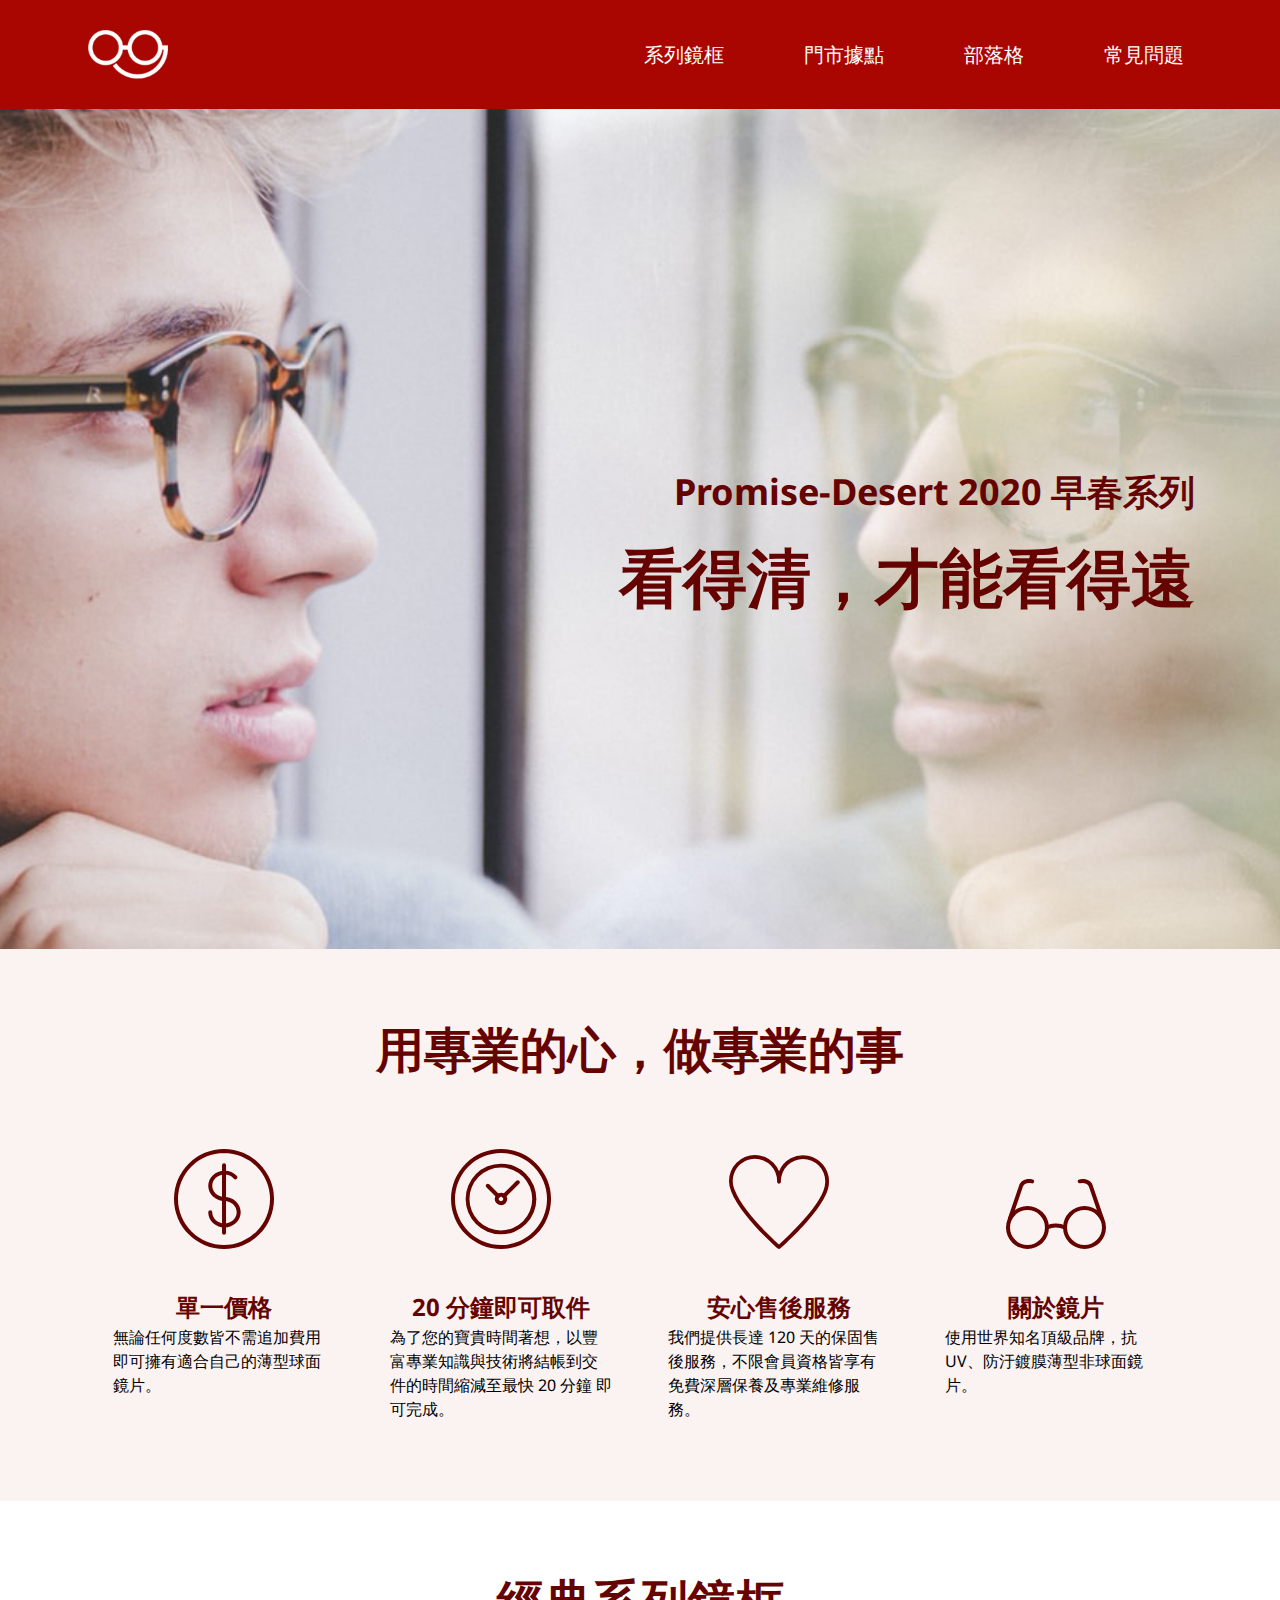
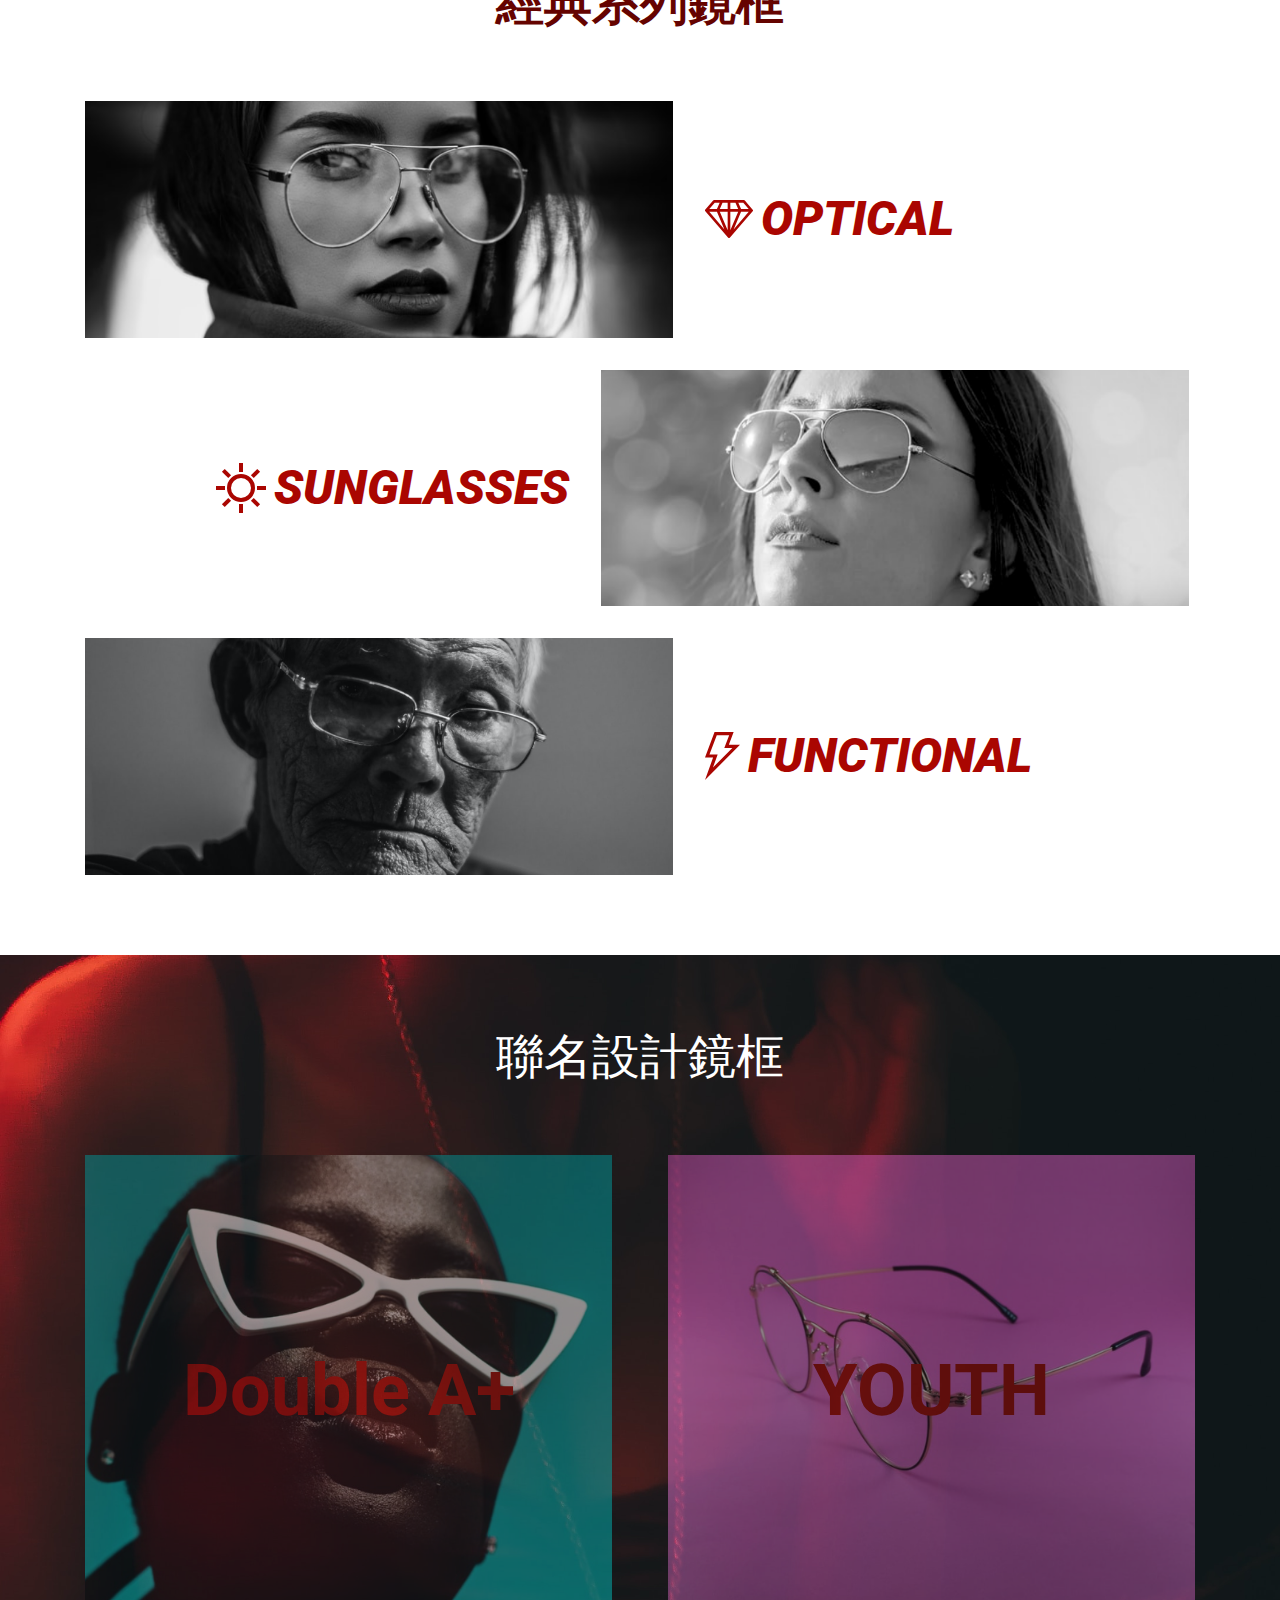
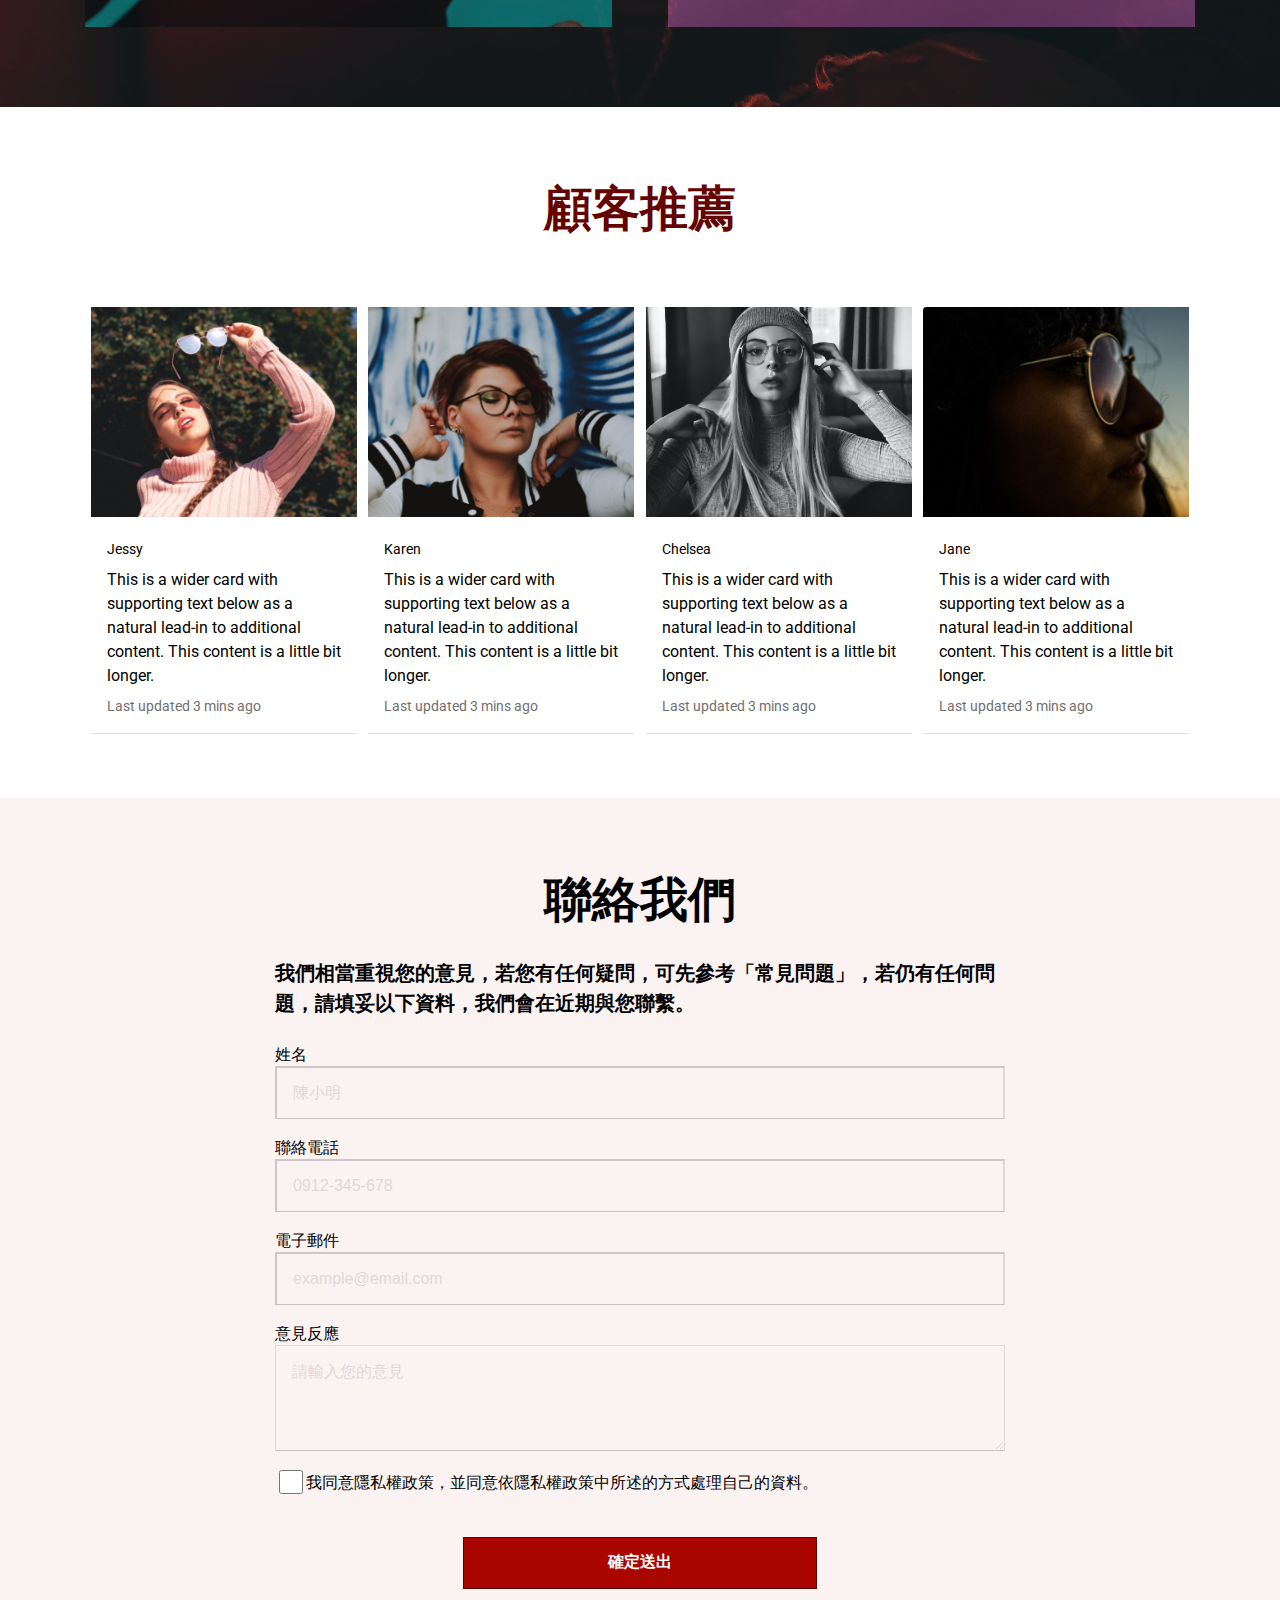
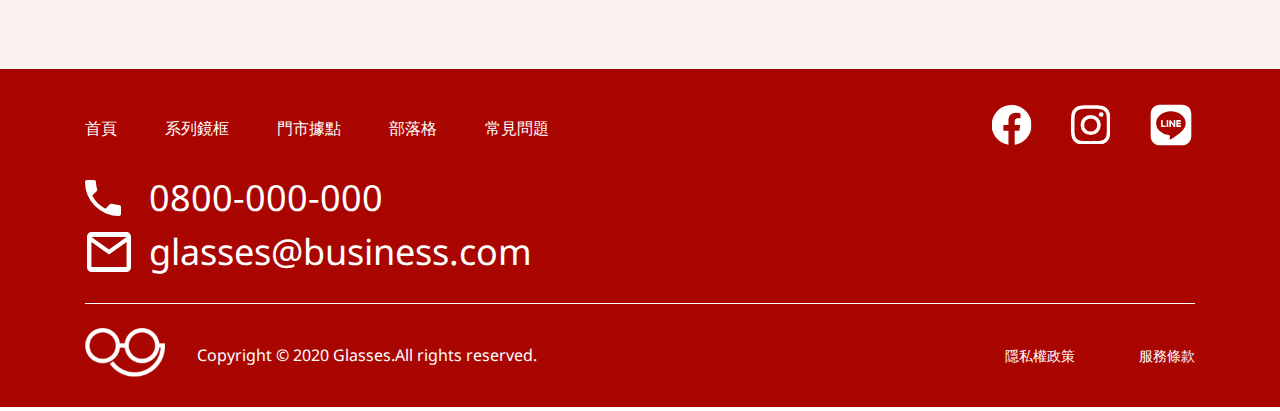
==== commit 6c0fb612: "edit index.html hover" ====
--- a/index.html
+++ b/index.html
@@ -18,10 +18,10 @@
             </a>
         </h1>
         <ul class="headerMenu dp_Flex ">
-            <li class="headerMenuItem mg_right_8 "><a class="fz_20 fc_white " href="Product.html">系列鏡框</a></li>
-            <li class="headerMenuItem mg_right_8"><a class="fz_20 fc_white " href="Location.html">門市據點</a></li>
-            <li class=" headerMenuItem mg_right_8"><a class="blogLink fz_20 fc_white "  href="Blog.html">部落格</a></li>
-            <li class="headerMenuItem"><a class=" fz_20 fc_white" href="FAQ.html ">常見問題</a></li>
+            <li class="headerMenuItem mg_right_8 "><a class="fz_20 fc_white dp_block pd_1" href="Product.html">系列鏡框</a></li>
+            <li class="headerMenuItem mg_right_8"><a class="fz_20 fc_white dp_block pd_1" href="Location.html">門市據點</a></li>
+            <li class=" headerMenuItem mg_right_8"><a class="blogLink fz_20 fc_white dp_block pd_1"  href="Blog.html">部落格</a></li>
+            <li class="headerMenuItem"><a class=" fz_20 fc_white dp_block pd_1" href="FAQ.html ">常見問題</a></li>
         </ul>
     </div>
 
@@ -66,31 +66,34 @@
     <div class="classification container pd_top_8 pd_bottom_10">
         
         <h2 class="classificationTittle fc_darkbrand fz_48 fw_bold ta_center mg_bottom_8">經典系列鏡框</h2>
-        <div class="optical dp_Flex ai_center mg_bottom_4">
-            <img class="classificationImg mg_right_4 dp_block" src="images/product-1.png" >
-            <a href="#" class="classificationLink dp_Flex ai_center">
-                <img class="classificationLinkImg mg_right_1" src="images/icon-diamond.svg">
-                <img class="classificationLinkHideImg mg_right_1 dp_none" src="images/icon-diamond-white.svg">
-                <p class="classificationLinkWord fc_darkred fs_italic fz_48 fw_black ff_Roboto">OPTICAL</p>
-            </a>
-        </div>
-        <div class="sunglasses dp_Flex fd_row_reverse ai_center mg_bottom_4 jc_center">
-            <img class="classificationImg dp_block " src="images/product-2.png" >
-            <a href="#" class="classificationLink  dp_Flex ai_center  jc_end mg_right_4">
-                <img class="classificationLinkImg mg_right_1" src="images/icon-sun.svg">
-                <img class="classificationLinkHideImg mg_right_1 dp_none" src="images/icon-sun-white.svg">
-                <p class="classificationLinkWord fc_darkred fs_italic fz_48 fw_black ff_Roboto ">SUNGLASSES</p>
-            </a>
-        </div>
-        <div class="functional dp_Flex ai_center">
-            <img class="classificationImg mg_right_4" src="images/product-3.png" >
-            <a href="#" class="classificationLink dp_Flex ai_center">
-                <img class="classificationLinkImg mg_right_1" src="images/icon-thunder.svg">
-                <img class="classificationLinkHideImg mg_right_1 dp_none" src="images/icon-thunder-white.svg">
-                <p class="classificationLinkWord fc_darkred fs_italic fz_48 fw_black ff_Roboto">FUNCTIONAL</p>
-            </a>
-        </div>
-       
+        <ul>
+            <li class="optical dp_Flex ai_center mg_bottom_4">
+                <img class="classificationImg mg_right_4 dp_block" src="images/product-1.png" >
+                <a href="#" class="classificationLink dp_Flex ai_center">
+                    <img class="classificationLinkImg mg_right_1" src="images/icon-diamond.svg">
+                    <img class="classificationLinkHideImg mg_right_1 dp_none" src="images/icon-diamond-white.svg">
+                    <p class="classificationLinkWord fc_darkred fs_italic fz_48 fw_black ff_Roboto">OPTICAL</p>
+                </a>
+            </li>
+            <li class="sunglasses dp_Flex fd_row_reverse ai_center mg_bottom_4 jc_center">
+                <img class="classificationImg dp_block " src="images/product-2.png" >
+                <a href="#" class="classificationLink  dp_Flex ai_center  jc_end mg_right_4">
+                    <img class="classificationLinkImg mg_right_1" src="images/icon-sun.svg">
+                    <img class="classificationLinkHideImg mg_right_1 dp_none" src="images/icon-sun-white.svg">
+                    <p class="classificationLinkWord fc_darkred fs_italic fz_48 fw_black ff_Roboto ">SUNGLASSES</p>
+                </a>
+            </li>
+            <li class="functional dp_Flex ai_center">
+                <img class="classificationImg mg_right_4" src="images/product-3.png" >
+                <a href="#" class="classificationLink dp_Flex ai_center">
+                    <img class="classificationLinkImg mg_right_1" src="images/icon-thunder.svg">
+                    <img class="classificationLinkHideImg mg_right_1 dp_none" src="images/icon-thunder-white.svg">
+                    <p class="classificationLinkWord fc_darkred fs_italic fz_48 fw_black ff_Roboto">FUNCTIONAL</p>
+                </a>
+            </li>
+           
+        </ul>
+        
     </div>
     <div class="co-branding ">
         <div class="container pd_top_8 pd_bottom_10">
@@ -147,7 +150,7 @@
         <div class="container">
             <h2 class="contactTitle fz_48 fw_bold ta_center mg_bottom_3">聯絡我們</h2>
             
-            <form class="contactForm fz_16 mg_0a dp_Flex fd_colmun " action="#" method="POST">
+            <form class="contactForm fz_16 mg_0a dp_Flex fd_colmun " action="index.html" method="POST">
                 <p class="contactFormMain mg_bottom_3 fz_20 fw_bold">我們相當重視您的意見，若您有任何疑問，可先參考「常見問題」，若仍有任何問題，請填妥以下資料，我們會在近期與您聯繫。
                 </p>
                 <label  for="formName">姓名</label>
--- a/css/all.css
+++ b/css/all.css
@@ -81,10 +81,11 @@
 }
 
 .headerMenuItem a:hover{
-    border-bottom: cornflowerblue 10px solid;
-    padding-bottom: 30px;
-    color:cornflowerblue;
+    color:#AA0601;
     font-weight: bold;
+    background-color: #fff;
+    border-radius: 15%;
+
 }
 
 
@@ -126,9 +127,26 @@
 .servicetcontentList{
     width: 100%;
 }
+@keyframes swing{
+    15%{transform: translateX(15px)};
+    40%{transform: translateX(-15px)};
+    65%{transform: translateX(12px)};
+    85%{transform: translateX(-12px)};
+    100%{transform: translateX(0px)};
+}
+.servicetcontentImg:hover{
+    
+    animation: swing 1s infinite;
+}
 .servicetcontentItem{
     width:20%;
 }
+/*陰影效果*/
+.classificationLinkWord:hover{
+    box-shadow: 10px 10px 5px rgba(0, 0, 0,0.8);
+}
+
+
 .classificationImg{
     width: 53%;
 }
@@ -172,7 +190,27 @@
     width: 354px;
     height: 52px;
     cursor: pointer;
-}
+    -webkit-appearance: none;  /* Safari 和 Chrome，常用於iOS下移除內建樣式 */
+    -moz-appearance: none;     /* FireFox */
+    appearance: none;
+}
+.formButton {
+	position: relative;
+	border: 1px solid rgba(0,0,0,0.5);
+	transition: all 0.5s linear;
+}
+.formButton:hover{
+    background-color:white;
+    color:red;
+    border-radius: 25px;
+	transition: all 0.5s linear;  
+}
+.formButton:active{
+    border-radius: 0;
+}
+
+
+	
 
 /*-------------Product-------------*/
 .opticalLinkkImg{
@@ -1339,8 +1377,8 @@
 
 }
 
-/*---- 767~376 Phone----*/
-@media(max-width: 767px) {
+/*---- 767~415 Phone----*/
+@media(max-width: 767.9px) {
 /*----- header -----*/
 
 .header{
@@ -1790,9 +1828,12 @@
 
 
 /*---- 414~321 Phone----*/
-@media(max-width: 415px) {
+@media(max-width: 414.9px) {
 /*----- header -----*/
 
+.blog2Main{
+    width:100%;
+}
 
 
 .headerMenuItem{
@@ -1844,15 +1885,17 @@
 
 .container{
     max-width: 370px;
-    padding-left: 15px;
-    padding-right: 15px;
+    padding-left:0px;
+    padding-right: 0px;
 }
     }
 
 /*---- 320 Phone----*/
-@media(max-width: 320px) {
+@media(max-width: 320.9px) {
 .container{
-    width: 285px;
+    max-width: 285px;
+    padding-left: 0;
+    padding-right: 0;
 }
 /*-------------header-------------*/
 .headerLogo_img{
@@ -1860,6 +1903,9 @@
 }
 
 /*-------------index-------------*/
+.containerTittle{
+    font-size: 28px;
+}
 .contactForm{
     width: 260px;
 }
@@ -1877,15 +1923,18 @@
 .classificationLinkWord{
     font-size: 20px;
 }
-.customerfeedbackContent{
+.customerfeedbackContent {
     width: 1600px;
     flex-wrap: nowrap;
 }
 .scroll{
     overflow: scroll;
-    width: 320px;
+    width: 305px;
     padding-left: 0;
     margin-left: 0;
+}
+.customerfeedback{
+    margin: 0;
 }
 /*-------------product-------------*/
 .glassClassItemMain{
@@ -1903,6 +1952,8 @@
     display: flex;
 }
 
-   
+.blogMenuLink{
+    font-size: 14px;
+}
 
 }